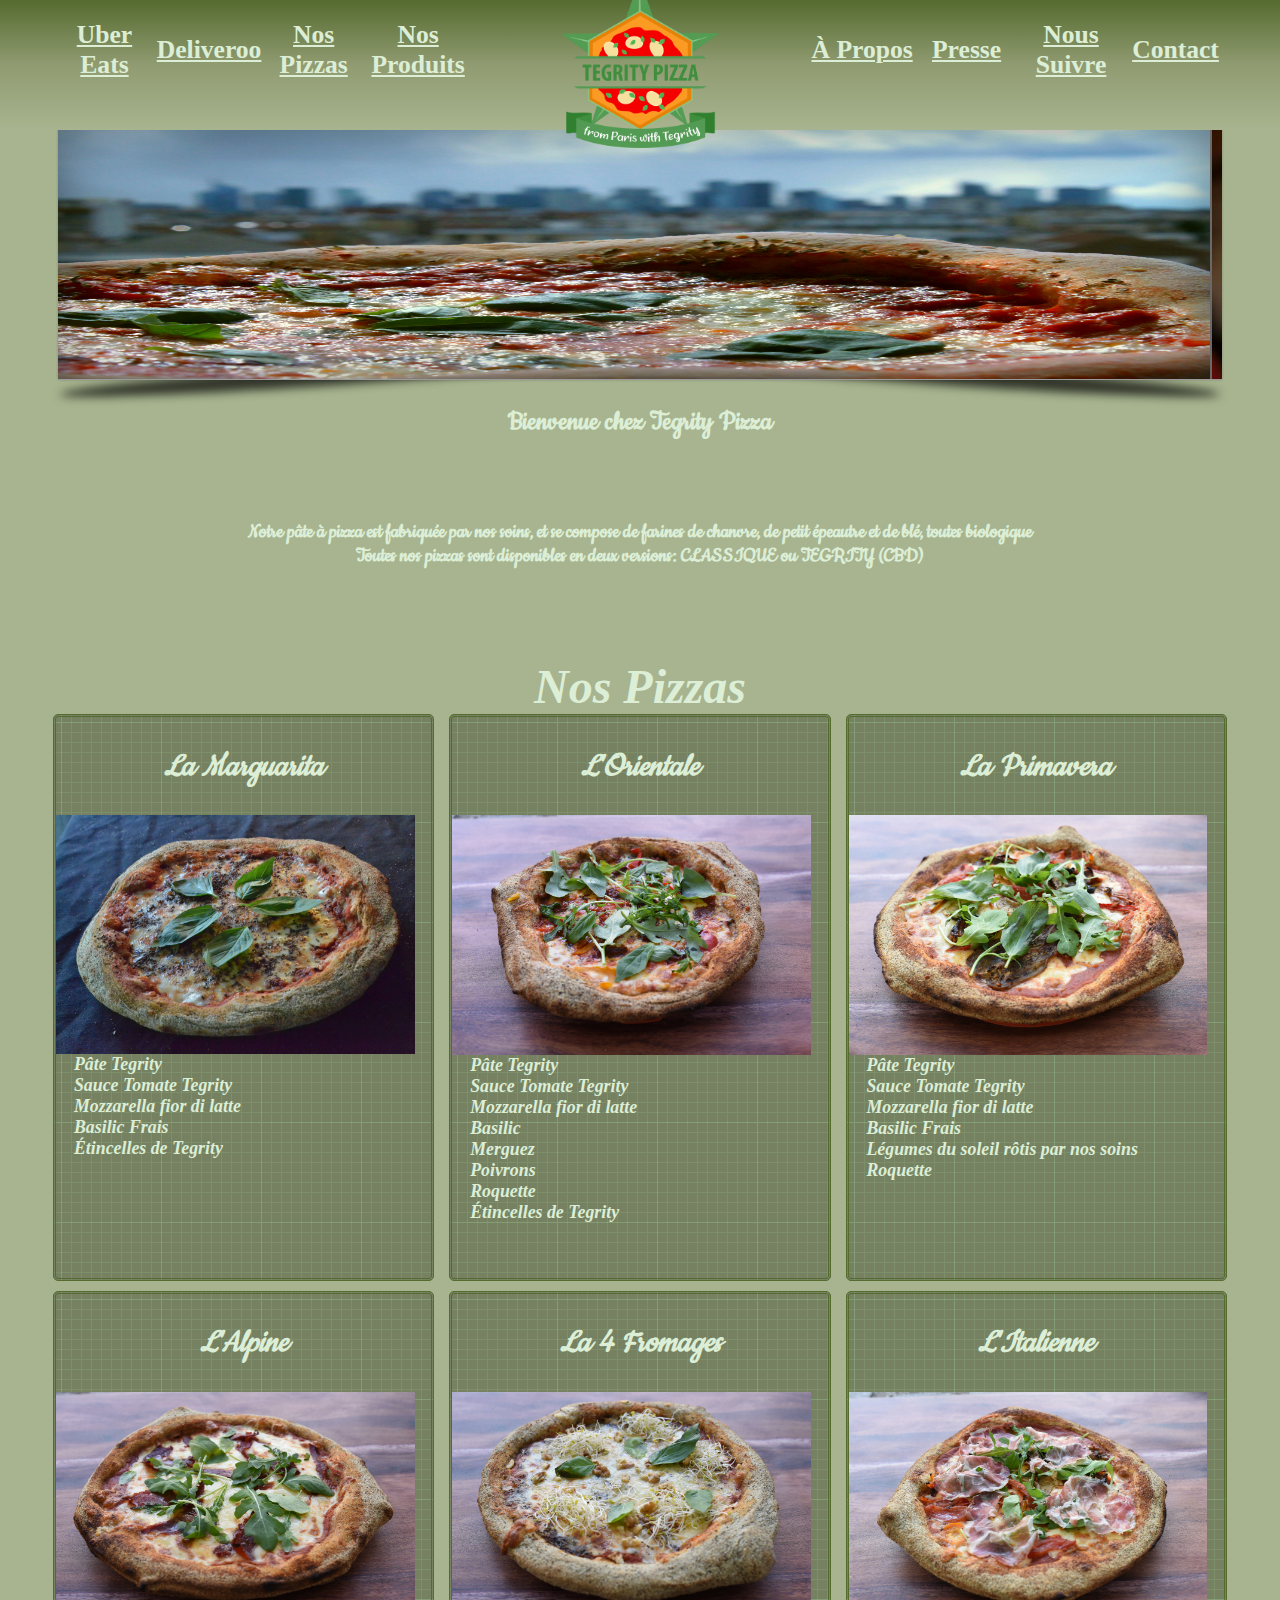
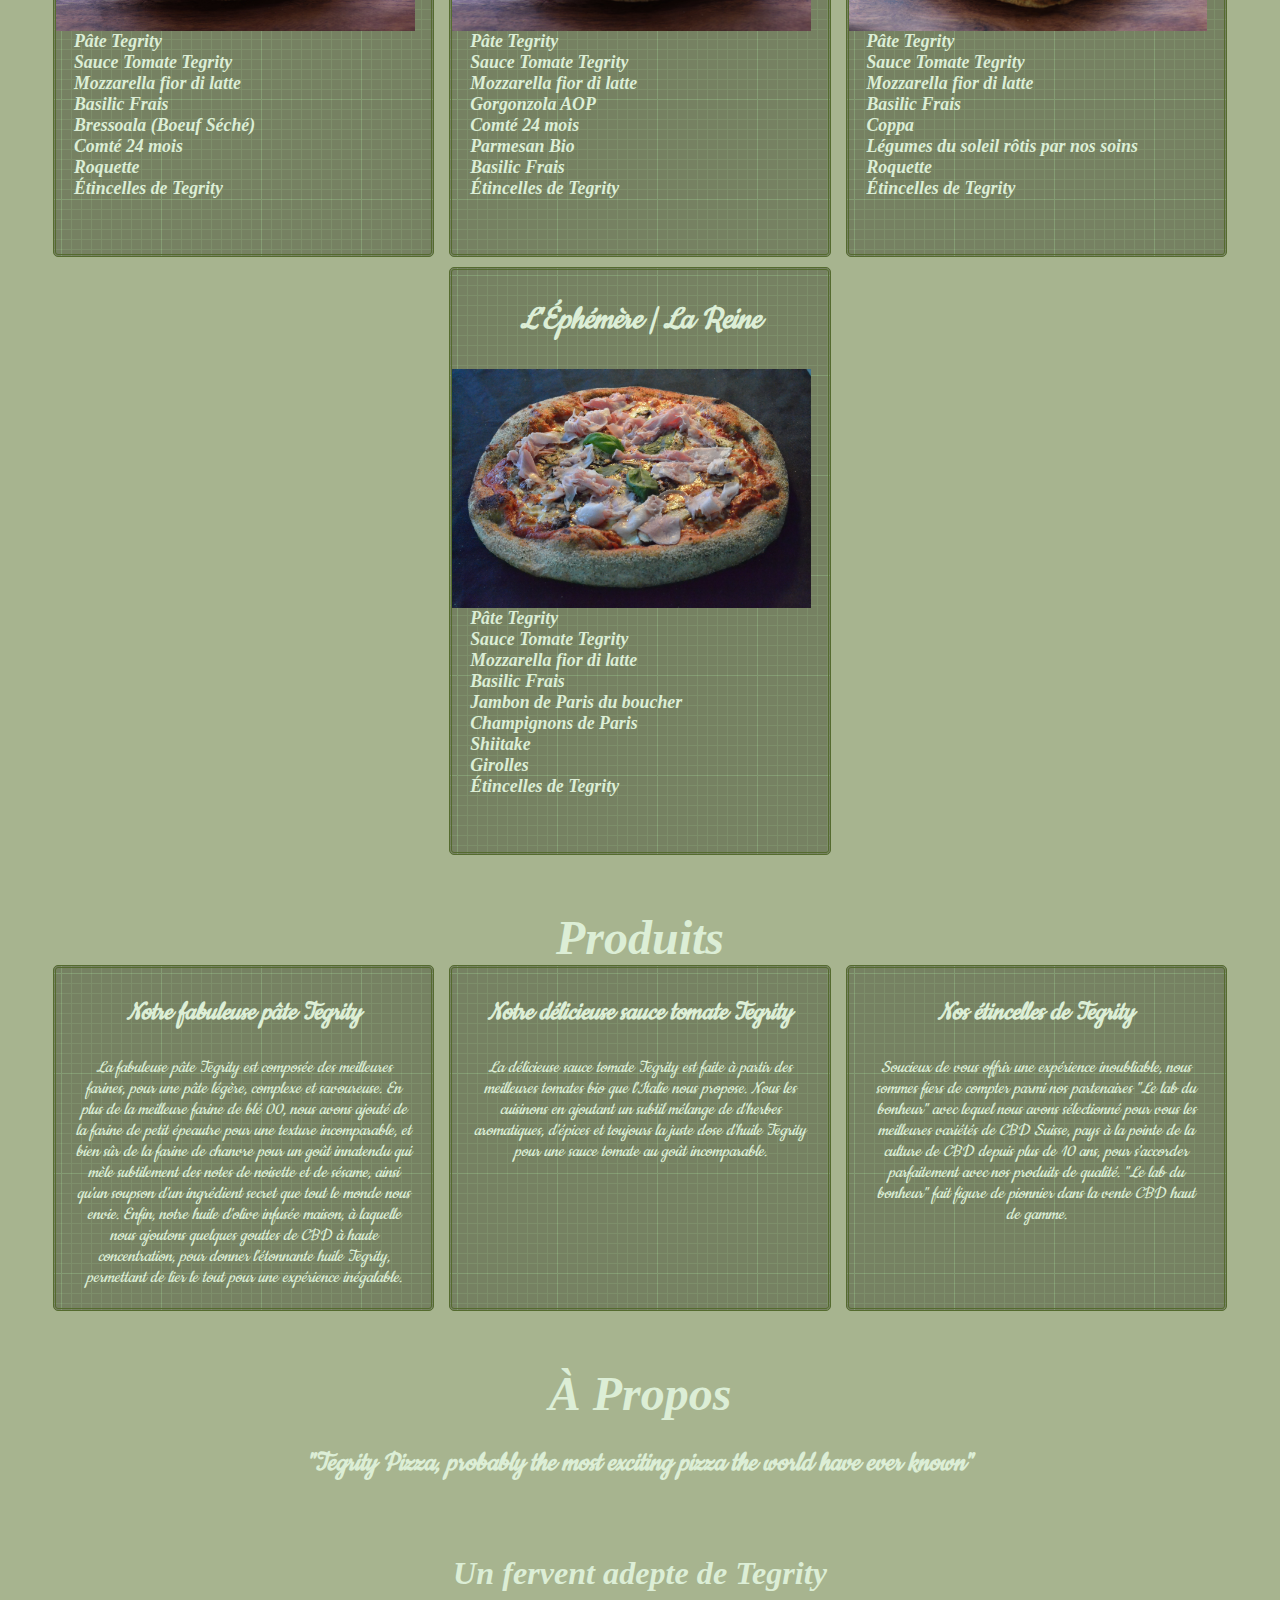
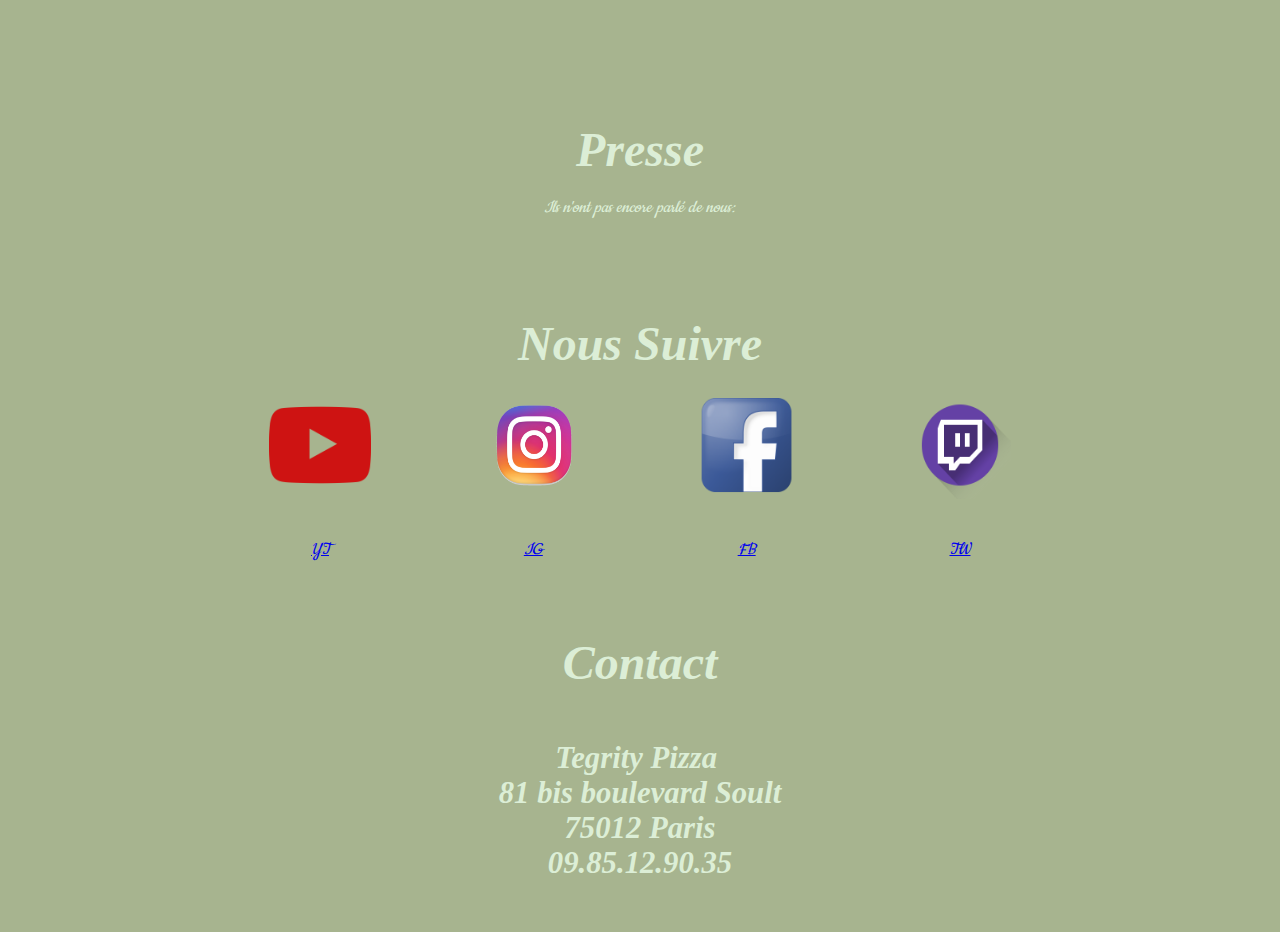
==== index.html @ 490072f0 "update products" ====
<!doctype html>
<html lang="fr">
<head>
    <title>This is Tegrity Pizza!</title>
    <link rel="stylesheet" href="styles.css">
    <link rel="preconnect" href="https://fonts.gstatic.com">
    <meta http-equiv="Content-Type" content="text/html; charset=utf-8">
    <meta name="description" content="Découvrez la fabuleuse Pizza Tegrity, la première et la meilleure pizza Tegrity de Paris.">
    <link rel="preconnect" href="https://fonts.gstatic.com">
    <link href="https://fonts.googleapis.com/css2?family=Cookie&Tangerine:wght@700&display=swap" rel="stylesheet">
</head>
<body>
<div class="top">
    <div class="empty header"> &nbsp; </div>
    <div class="topUber header"><a href="https://www.ubereats.com/fr-en/store/tegrity-pizza/x0yCFLDGUVibgNYxqNZGtQ" class="lien" target="_blank" >Uber Eats</a></div>
    <div class="topDeliveroo header"><a href="lienVersNotrePageDeliveroo.com" class="lien" >Deliveroo</a></div>
    <div class="topPizzas header" ><a href="#Pizzas" class="lien lienInterne" id="Int1">Nos Pizzas</a></div>
    <div class="topProduits header" ><a href="#Produits" class="lien lienInterne" id="Int2">Nos Produits</a></div>
    <!---     <div class="ep header"> &nbsp;</div> --->
 <!--   <div class="topLogo header"><img onmouseout="src='fixes/Tegrity_Vdef_transparentV2.png'" onmouseover="src='fixes/Tegrity_Vfeuille_transparentV2.png'" src="fixes/Tegrity_Vdef_transparentV2.png" alt="logo Tegrity Pizza" id="logo1"/></div>
 --->
    <div class="topLogo header"><img src="fixes/Tegrity_Vdef_transparentV2.png" alt="logo Tegrity Pizza" id="logo1"/></div>
    <div class="topPropos header"><a href="#Propos" class="lien lienInterne" id="Int3">À Propos</a></div>
    <div class="topPresse header"><a href="#Presse" class="lien lienInterne" id="Int4">Presse</a></div>
    <div class="topSuivre header" ><a href="#Suivre" class="lien lienInterne" id="Int5">Nous Suivre</a></div>
    <div class="topContact header"><a href="#Contact" class="lien lienInterne" id="Int6">Contact</a></div>
    <div class="empty header"> &nbsp; </div>
    <div class="ep2 header2 "> &nbsp;</div>
    <div class="ep3 header2 "> &nbsp;</div>
</div>
<section id="slideshow">
    <div class="mainSlides">
        <div class="container">
            <div class="c_slider"></div>
            <div class="slider">
                <figure>
                    <img src="fixes/pizza_base.JPG" class="slideItem">
                </figure>
                <figure>
                    <img src="fixes/photo_slider_2b.jpg" class="slideItem">
                </figure>
                <figure>
                    <img src="fixes/photo_slider_3b.jpg" class="slideItem">
                </figure>
            </div>
        </div>
    </div>
</section>
<div class ="presentation">
    <h2>Bienvenue chez Tegrity Pizza</h2><br>
    <h5>Notre pâte à pizza est fabriquée par nos soins, et se compose de farines de chanvre, de petit épeautre et de blé, toutes biologique<br>
    Toutes nos pizzas sont disponibles en deux versions: CLASSIQUE ou TEGRITY (CBD)</h5>
</div>
<div class="mainPizzas titre" id="Pizzas"><br>Nos Pizzas
    <div class="recettes">
        <div class="ingredientsEmpty">
            <h2> &nbsp;</h2>
        </div>
        <div class="ingredients ingredients1">
            <h2 class="nomPizza">La Marguarita</h2>
            <img src="fixes/pic2_marguarita.png" class="photoPizza">
            <li>&emsp;Pâte Tegrity</li>
            <li>&emsp;Sauce Tomate Tegrity</li>
            <li>&emsp;Mozzarella fior di latte</li>
            <li>&emsp;Basilic Frais</li>
            <li>&emsp;Étincelles de Tegrity</li><br>
     <!--        <div class="selecteurVersion">
                <li>Choisissez votre version</li>
                    <li>
                        <input class="btn btn-default" type="submit" value="Tegrity" />
                        <input class="btn btn-default" type="submit" value="Classique" />
                    </li>
            </div>
        -->
        </div>
        <div class="ingredients ingredients2">
            <h2 class="nomPizza">L'Orientale</h2>
            <img src="fixes/pic2_orientale.png" class="photoPizza">
            <li>&emsp;Pâte Tegrity</li>
            <li>&emsp;Sauce Tomate Tegrity</li>
            <li>&emsp;Mozzarella fior di latte</li>
            <li>&emsp;Basilic</li>
            <li>&emsp;Merguez</li>
            <li>&emsp;Poivrons</li>
            <li>&emsp;Roquette</li>
            <li>&emsp;Étincelles de Tegrity</li><br>
    <!--         <div class="selecteurVersion">
                <li>Choisissez votre version</li>
                <li>
                    <input class="btn btn-default" type="submit" value="Tegrity" />
                    <input class="btn btn-default" type="submit" value="Classique" />
                </li>
            </div>
        -->    
        </div>
        <div class="ingredients ingredients3">
            <h2 class="nomPizza">La Primavera</h2>
            <img src="fixes/pic2_vegi.png" class="photoPizza">
            <li>&emsp;Pâte Tegrity</li>
            <li>&emsp;Sauce Tomate Tegrity</li>
            <li>&emsp;Mozzarella fior di latte</li>
            <li>&emsp;Basilic Frais</li>
            <li>&emsp;Légumes du soleil rôtis par nos soins</li>
            <li>&emsp;Roquette</li><br>
     <!--        <div class="selecteurVersion">
                <li>Choisissez votre version</li>
                <li>
                    <input class="btn btn-default" type="submit" value="Tegrity" />
                    <input class="btn btn-default" type="submit" value="Classique" />
                </li>
            </div>
        -->
        </div>
        <div class="ingredientsEmpty">
            <h2> &nbsp;</h2>
        </div>
        <div class="ingredientsEmpty">
            <h2> &nbsp;</h2>
        </div>
        <div class="ingredients ingredients4">
            <h2 class="nomPizza">L'Alpine</h2>
            <img src="fixes/pic2_alpine.png" class="photoPizza">
            <li>&emsp;Pâte Tegrity</li>
            <li>&emsp;Sauce Tomate Tegrity</li>
            <li>&emsp;Mozzarella fior di latte</li>
            <li>&emsp;Basilic Frais</li>
            <li>&emsp;Bressoala (Boeuf Séché)</li>
            <li>&emsp;Comté 24 mois</li>
            <li>&emsp;Roquette</li>
            <li>&emsp;Étincelles de Tegrity</li><br>
     <!--        <div class="selecteurVersion">
                <li>Choisissez votre version</li>
                <li>
                    <input class="btn btn-default" type="submit" value="Tegrity" />
                    <input class="btn btn-default" type="submit" value="Classique" />
                </li>
            </div>
    -->
        </div>
        <div class="ingredients ingredients5">
            <h2 class="nomPizza">La 4 Fromages</h2>
            <img src="fixes/pic2_4_fromages.png" class="photoPizza">
            <li>&emsp;Pâte Tegrity</li>
            <li>&emsp;Sauce Tomate Tegrity</li>
            <li>&emsp;Mozzarella fior di latte</li>
            <li>&emsp;Gorgonzola AOP</li>
            <li>&emsp;Comté 24 mois</li>
            <li>&emsp;Parmesan Bio</li>
            <li>&emsp;Basilic Frais</li>
            <li>&emsp;Étincelles de Tegrity</li><br>
        <!--        <div class="selecteurVersion">
                <li>Choisissez votre version</li>
                <li>
                    <input class="btn btn-default" type="submit" value="Tegrity" />
                    <input class="btn btn-default" type="submit" value="Classique" />
                </li>
            </div>
        -->
        </div>
        <div class="ingredients ingredients3">
            <h2 class="nomPizza">L'Italienne</h2>
            <img src="fixes/pic2_italienne.png" class="photoPizza">
            <li>&emsp;Pâte Tegrity</li>
            <li>&emsp;Sauce Tomate Tegrity</li>
            <li>&emsp;Mozzarella fior di latte</li>
            <li>&emsp;Basilic Frais</li>
            <li>&emsp;Coppa</li>
            <li>&emsp;Légumes du soleil rôtis par nos soins</li>
            <li>&emsp;Roquette</li>
            <li>&emsp;Étincelles de Tegrity</li><br>
     <!--        <div class="selecteurVersion">
                <li>Choisissez votre version</li>
                <li>
                    <input class="btn btn-default" type="submit" value="Tegrity" />
                    <input class="btn btn-default" type="submit" value="Classique" />
                </li>
            </div>
        -->
        </div>
        <div class="ingredientsEmpty">
            <h2> &nbsp;</h2>
        </div>
        <div class="ingredientsEmpty">
            <h2> &nbsp;</h2>
        </div>
        <div class="ingredientsEmpty">
            <h2> &nbsp;</h2>
        </div>
        <div class="ingredients ingredients3">
            <h2 class="nomPizza">L'Éphémère | La Reine</h2>
            <img src="fixes/pic2_reine.png" class="photoPizza">
            <li>&emsp;Pâte Tegrity</li>
            <li>&emsp;Sauce Tomate Tegrity</li>
            <li>&emsp;Mozzarella fior di latte</li>
            <li>&emsp;Basilic Frais</li>
            <li>&emsp;Jambon de Paris du boucher</li>
            <li>&emsp;Champignons de Paris</li>
            <li>&emsp;Shiitake</li>
            <li>&emsp;Girolles</li>
            <li>&emsp;Étincelles de Tegrity</li><br>
       <!--      <div class="selecteurVersion">
                <li>Choisissez votre version</li>
                <li>
                    <input class="btn btn-default" type="submit" value="Tegrity" />
                    <input class="btn btn-default" type="submit" value="Classique" />
                </li>
            </div>
        -->
        </div>
    </div>
</div>

<div class="mainProduits titre" id="Produits"><br>Produits
    <div class="listeProduits">
        <div>
            <h2> &nbsp;</h2>
        </div>
        <div class="productItem">
            <h3>Notre fabuleuse pâte Tegrity</h3>
            <p>La fabuleuse pâte Tegrity est composée des meilleures farines, pour une pâte
                légère, complexe et savoureuse. En plus de la meilleure farine de blé 00, nous avons
                ajouté de la farine de petit épeautre pour une texture incomparable, et bien sûr de la farine
                de chanvre pour un goût innatendu qui mèle subtilement des notes de noisette et de sésame,
                ainsi qu'un soupson d'un ingrédient secret que tout le monde nous envie.
                Enfin, notre huile d'olive infusée maison, à laquelle nous ajoutons quelques gouttes de
                CBD à haute concentration, pour donner l'étonnante huile Tegrity, permettant de lier le tout
                pour une expérience inégalable.
            </p>
        </div>
        <div class="productItem">
            <h3>Notre délicieuse sauce tomate Tegrity</h3>
            <p>La délicieuse sauce tomate Tegrity est faite à partir des meilleures tomates bio que l'Italie
                nous propose. Nous les cuisinons en ajoutant un subtil mélange de d'herbes aromatiques, d'épices
                et toujours la juste dose d'huile Tegrity pour une sauce tomate au goût incomparable.
            </p>
        </div>
        <div class="productItem">
            <h3>Nos étincelles de Tegrity</h3>
            <p>Soucieux de vous offrir une expérience inoubliable, nous sommes fiers de compter parmi nos partenaires "Le lab du bonheur" avec lequel nous avons sélectionné pour vous les
                meilleures variétés de CBD Suisse, pays à la pointe de la culture de CBD depuis plus de 10 ans, pour s'accorder parfaitement avec nos produits de qualité. "Le lab du bonheur" fait figure de pionnier dans la vente CBD haut de gamme.  
            </p>
        </div>
   <!--     <div>
            <h3> &nbsp;</h3>
        </div>
        <div>
            <h3> &nbsp;</h3>
        </div>
        <div class="productItem">
            <h3>Nos viandes</h3>
            <p>Soucieux de vous offrir les meilleurs produits, nous sommes ravis de pouvoir compter sur La Boucherie
                Moderne pour nous permettre de vous proposer des viandes de caractère, au goût franc et à la texture
                fondante. Nous qui pensons qu'on ne fait des bonnes pizzas qu'avec des produits de qualité, c'est tout
                naturellement que nous nous sommes tournés vers ce fournisseur exemplaire qui sélectionne pour nous
                les meilleures viandes et les plus savoureuses charcuteries.
            </p>
        </div>
    -->
</div>
</div>

<div class="mainPropos titre" id="Propos"><br>À Propos
    <div class="tabPropos">
        <div>
            <h2> &nbsp;</h2>
        </div>
        <div>
            <p>
             <h2><quote>"Tegrity Pizza, probably the most exciting pizza the world have ever known" </quote></h2>
                <h6>Un fervent adepte de Tegrity</h6>
            </p>
        </div>
        <div>
            <h2> &nbsp;</h2>
        </div>
    </div>
</div>
<div class="mainPresse titre" id="Presse"><br>Presse
    <div class="tabPresse">
        <div>
            <h2> &nbsp;</h2>
        </div>
            <div>
                <p>
                    Ils n'ont pas encore parlé de nous:
                </p>
            </div>
        <div>
            <h2> &nbsp;</h2>
        </div>
    </div>
</div>

<div class="mainSuivre titre" id="Suivre"><br>Nous Suivre<br>
    <div class="tabRes">
        <p class="ep4 rsCase "> &nbsp;</p>
        <p class="rsCase">
            <a href="lienVersSubscribeYoutube">
                <img alt="logoYoutube" src="fixes/logoYoutube.png" class="logoRS"> <!--- revoir responsive dimensions--->
            </a>
        </p>
        <p class="rsCase">
            <a href="lienVersSubscribeInstagram">
                <img alt="logoInstagram" src="fixes/logoInstagram.png" class="logoRS">
            </a>
        </p>
        <p class="rsCase">
            <a href="lienVersSubscribeFacebook">
                <img alt="logoFacebook" src="fixes/logoFacebook.png" class="logoRS">
            </a>
        </p>
        <p class="rsCase">
            <a href="lienVersSubscribeTwitch">
                <img alt="logoTwitch" src="fixes/logoTwitch.png" class="logoRS">
            </a>
        </p>
        <p class="ep4 rsCase "> &nbsp;</p>
        <p class="ep4 rsCase "> &nbsp;</p>
        <p  class="rsCase"><a href="lienVersDerniereVideoYoutube">YT</a></p> <!---// via playlist--->
        <p  class="rsCase"><a href="lienVersDernierePhotoInstagram"> IG</a></p>
        <p  class="rsCase"><a href="lienVersDernierePostFacebook">FB</a></p>
        <p  class="rsCase"><a href="lienVersDerniereVideoTwitch">TW</a></p>
        <p  class="ep4 rsCase "> &nbsp;</p>
    </div>
</div>

<div class="mainContact titre" id="Contact"><br>Contact
   <h4><pre>
Tegrity Pizza 
81 bis boulevard Soult
75012 Paris
09.85.12.90.35
</pre>
    </h4>
</div>
</body>
</html>
---- styles.css ----
/*
TODO List:
Slides de 3 ou 4 photos 1h30 DONE
resizer photos en 1280* 480 A REFAIRE
Faire un onglet Nos produits ou on parle des fournisseurs 2h DONE
Faire un onglet Presse 20min DONE
Ressortir le logo en svg, pourquoi pas une deuxieme version
avec feuille qui s'affiche quand on passe la souris dessus 2h ou 3h avec option RESTE OPTION
Faire un background correct 2h DONE
faire la section contact avec mail contact 3h
Faire l'intégration gg maps 1h
Faire que les liens internes ne nous fassent pas arriver 130 px trop bas a cause du menu fixe DONE
Ajuster le responsive design 4h

Effet NoteBook fond beige une ligne par ingredients
style photos menu (superposition et hauteur largeur normalisee
faire un selecteur version ... verion normale qui change la photo
changer parisienne en pirmavera artichauts roquette tapenade DONE
changer hispanique epheemere en parisienne ephere (mettre mozza paris DONE
kick chorizo
check comment faire apparaitre notre manifesto en tete de google



*/

html {
    background-color: rgb(167, 180, 143);
}
body {
    font-family: 'Cookie', cursive;
    padding: 0px;
    margin: 0px 0px;
    /*  grid-row-gap: 2px;
      display: grid;
      grid-template-rows: auto auto auto auto auto auto; */
    font-size: 12px;
    width: 100%;
}

.top {
    display: grid;
    grid-template-columns: 0.4fr 0.8fr 0.8fr 0.8fr 0.8fr 2.6fr 0.8fr 0.8fr 0.8fr 0.8fr 0.4fr;
    grid-template-rows: 100px 30px;
    position:  fixed;
    top: 0%;
    width: 100%;
    background-color:darkolivegreen;
    ;
  /*  background-image: linear-gradient(#E0B589,#E0B589,#f7f8f8); */
    background-image: linear-gradient( darkolivegreen, rgb(144, 155, 113), rgb(167, 180, 143));
    text-align: center;
    align-items: center;
    font-family: 'Tangerine', cursive;
    z-index: 1;
    /* left: 6%;/*
     transform: translateX(-90%); */
}

.lien {
    justify-self: center;
    color: black;
    font-weight: bolder;
    font-size: 2vw;
    text-align: center;
    color: rgb(220, 238, 214);
}

/* Section destinee a compenser le menu fixe en haut
de la page quand on clique sur le lien qui relie vers l id */
#Pizzas:target {
    padding-top: 130px;
    margin-top: -130px;
}
#Produits:target {
    padding-top: 130px;
    margin-top: -130px;
}

#Suivre:target {
    padding-top: 130px;
    margin-top: -130px;
}

#Propos:target {
    padding-top: 130px;
    margin-top: -130px;
}

#Presse:target {
    padding-top: 130px;
    margin-top: -130px;
}


#Contact:target {
    padding-top: 130px;
    margin-top: -130px;
}

.titre {
    font-family: 'Tangerine', cursive;/*
    font-family:Apple Chancery, cursive;*/
    font-style: italic;
    font-size: 4em;
    text-align: center;
    font-weight: bold;
    color: rgb(220, 238, 214);
}



.topUber {
}
.topDeliveroo {
}
/*
.ep {
    background-color: darkolivegreen;
    grid-column: span 4;
}
*/
.topPizzas {
}

.topProduits {
}

.topLogo {
    grid-row: span 2;
    text-align: center;

    object-fit: center;
}

#logo1 {
    position: center;
    max-width: 20vw;
    height: auto;
    max-height: 170px;
    margin: auto;
    object-fit: center;
}

.topPropos {
}

.topSuivre {
}

.topPresse {
}

.topContact {
}
.ep2 {
    grid-column: span 5;
}
.ep3 {
    grid-column: span 5;
}
.mainSlides {
    padding-top: 130px;
    background-color: dimgrey;
}
/*
.slideItem {
    width: 100%;
    height: 3vh;
} */
.photoPizza{
    position:relative;
    display:grid;
    grid-template-columns: auto;
    width: 28vw;
}
.mainPizzas {
    /*    grid-column: span 18; */
}
.presentation {
    font-size: 1.5em;
    font-weight: bold;
    font-family: 'Cookie', cursive;
    color: rgb(241, 176, 203);
    text-align: center;
}
h2 {
    font-size: 30px;
    font-weight: bold;
    font-family: 'Cookie', cursive;
    color: rgb(220, 238, 214);
    text-align: center;
    
}
h3 {
    font-size: 0.6em;
    font-weight: bold;

    font-family: 'Cookie', cursive;
}

h4, pre{

    font-family: 'Tangerine', cursive;/*
    font-family:Apple Chancery, cursive;*/
    font-style: italic;
    font-size: 0.8em;
    text-align: center;
    font-weight: bold;
    color: rgb(220, 238, 214);
}

h5 {
    font-size: 1.2em;
    color: rgb(220, 238, 214);
    text-align: center;
}
li {
    display: grid;
    justify-content: left;
    text-align: left;
    font-size:calc(14px + .3vw);
}
.recettes {
    display: grid;
    grid-template-columns:0.2fr 2fr 2fr 2fr 0.2fr;
    grid-column-gap: 15px;
    grid-template-rows: auto;
    grid-row-gap: 10px;
    text-align: left;
}

.ingredients, .productItem{
  /*  background-image:url(fixes/menu_background.jpg);
   background-color: #E0B589;
      opacity: 1;
    background-size: cover; */
    /*background-color: rgba(244, 181, 137, 0.3); */
    background-color: rgb(118, 129, 98);
    background-image: url("data:image/svg+xml,%3Csvg xmlns='http://www.w3.org/2000/svg' width='100' height='100' viewBox='0 0 100 100'%3E%3Cg fill-rule='evenodd'%3E%3Cg fill='%23b0f2a7' fill-opacity='0.24'%3E%3Cpath opacity='.5' d='M96 [base64] 0v-9h-9v9h9zm-10 0v-9h-9v9h9zm-10 0v-9h-9v9h9zm-10 0v-9h-9v9h9zm-10 0v-9h-9v9h9zm-10 0v-9h-9v9h9zm-10 0v-9h-9v9h9zm-10 0v-9h-9v9h9zm-9-10h9v-9h-9v9zm10 0h9v-9h-9v9zm10 0h9v-9h-9v9zm10 0h9v-9h-9v9zm10 0h9v-9h-9v9zm10 0h9v-9h-9v9zm10 0h9v-9h-9v9zm10 0h9v-9h-9v9zm9-10v-9h-9v9h9zm-10 0v-9h-9v9h9zm-10 0v-9h-9v9h9zm-10 0v-9h-9v9h9zm-10 0v-9h-9v9h9zm-10 0v-9h-9v9h9zm-10 0v-9h-9v9h9zm-10 0v-9h-9v9h9zm-9-10h9v-9h-9v9zm10 0h9v-9h-9v9zm10 0h9v-9h-9v9zm10 0h9v-9h-9v9zm10 0h9v-9h-9v9zm10 0h9v-9h-9v9zm10 0h9v-9h-9v9zm10 0h9v-9h-9v9zm9-10v-9h-9v9h9zm-10 0v-9h-9v9h9zm-10 0v-9h-9v9h9zm-10 0v-9h-9v9h9zm-10 0v-9h-9v9h9zm-10 0v-9h-9v9h9zm-10 0v-9h-9v9h9zm-10 0v-9h-9v9h9zm-9-10h9v-9h-9v9zm10 0h9v-9h-9v9zm10 0h9v-9h-9v9zm10 0h9v-9h-9v9zm10 0h9v-9h-9v9zm10 0h9v-9h-9v9zm10 0h9v-9h-9v9zm10 0h9v-9h-9v9zm9-10v-9h-9v9h9zm-10 0v-9h-9v9h9zm-10 0v-9h-9v9h9zm-10 0v-9h-9v9h9zm-10 0v-9h-9v9h9zm-10 0v-9h-9v9h9zm-10 0v-9h-9v9h9zm-10 0v-9h-9v9h9zm-9-10h9v-9h-9v9zm10 0h9v-9h-9v9zm10 0h9v-9h-9v9zm10 0h9v-9h-9v9zm10 0h9v-9h-9v9zm10 0h9v-9h-9v9zm10 0h9v-9h-9v9zm10 0h9v-9h-9v9z'/%3E%3Cpath d='M6 5V0H5v5H0v1h5v94h1V6h94V5H6z'/%3E%3C/g%3E%3C/g%3E%3C/svg%3E");

    border: 3px darkolivegreen double;
    border-radius: 5px;
}

.nomPizza {
    font-size: 2.8vw;
    text-align: center;
}

.selecteurVersion {
    display: grid;
    justify-items: center;
    justify-self: end;
    align-items: end;
}

.btn {
    display:inline-block;
    text-align:center;
    font-family: 'Cookie', cursive;
    font-size: 18px;

}

.mainProduits{

}
.listeProduits {
    display: grid;
    grid-template-columns: 0.2fr 2fr 2fr 2fr 0.2fr;
    grid-template-rows: auto;
    grid-column-gap: 15px;
    grid-row-gap: 10px;

}

.mainPresse {
}

.mainSuivre {
}
.tabRes{
    display: grid;
    grid-template-columns: 2fr 2fr 2fr 2fr 2fr 2fr;
    grid-template-rows:auto auto;
}
.tabPropos {
    display: grid;
    grid-template-columns: 0.2fr 2fr 0.2fr;
}

.tabPresse {
    display: grid;
    grid-template-columns: 0.2fr 2fr 0.2fr;
}
.mainContact {
    grid-column: span 18;
}
.rsCase {
}
p{
    margin: 20px;
    font-size: 0.4em;
    font-weight: lighter;

    font-family: 'Cookie', cursive;
}

.logoRS {
    width: 8vw;
    height: 100%; /*
    min-width: 15vw;
    min-height: 15vh; /*
    max-width: 150px;
    max-height: 150px; */
}


/*
Cette partie concerne le slideshow du début de page
 */

#slideshow {
    position: relative;
    width: 91%;
    height: auto;
    padding: 0px;
    margin: 0px auto 2em;
    border: 0px solid #ddd;
    background: black;
    /* CSS3 effects */
    background: linear-gradient(#FFF, #FFF 20%, #EEE 80%, #DDD);
    border-radius: 2px 2px 2px 2px;
    box-shadow: 0 0 3px rgba(0,0,0, 0.2);
    z-index: -10;
}

/* avanced box-shadow
 * tutorial @
 * https://www.creativejuiz.fr/blog/les-tutoriels/ombre-avancees-avec-css3-et-box-shadow
*/
#slideshow:before,
#slideshow:after {
    position: absolute;
    bottom:16px;
    z-index: -10;
    width: 50%;
    height: 20px;
    content: " ";
    background: rgba(0,0,0,0.1);
    border-radius: 50%;
    box-shadow: 0 0 3px rgba(0,0,0, 0.4), 0 20px 10px rgba(0,0,0, 0.7);
}
#slideshow:before {
    left:0;
    transform: rotate(-4deg);
}
#slideshow:after {
    right:0;
    transform: rotate(4deg);
}

/* gestion des dimensions et débordement du conteneur */
#slideshow .container {
    position:relative;
    width: 100%;
    background-size: contain;
    height: 250px;
    overflow: hidden;
}

/* on prévoit un petit espace gris pour la timeline */
#slideshow .container:after {
    position:absolute;
    bottom: 0; left:0;
    content: " ";
    width: 100%;
    height: 1px;
    background: #999;
}
/*
   le conteneur des slides
   en largeur il fait 100% x le nombre de slides
*/
#slideshow .slider {
    position: absolute;
    left:0; top:0;
    width: 305%;
    height: 200px;
}

/* annulation des marges sur figure */
#slideshow figure {
    position:relative;
    display:inline-block;
    padding:0; margin:0;
}
/* petit effet de vignette sur les images */
#slideshow figure:after {
    position: absolute;
    display:block;
    content: " ";
    top:0; left:0;
    width: 100%; height: 100%;
    box-shadow: 0 0 65px rgba(0,0,0, 0.5) inset;
}

/* fonction d'animation, ne pas oublier de prefixer ! */
@keyframes slider {
    0%, 30%, 100%	{ left: 0 }
    33%, 66%		{ left: -100% }
    69%, 97%		{ left: -200% }
}

/* complétez le sélecteur : */
#slideshow .slider {
    /* ... avec la propriété animation */
    animation: slider 18s infinite;
}

.slideItem {
    width:90vw;
    height: 250px;
}
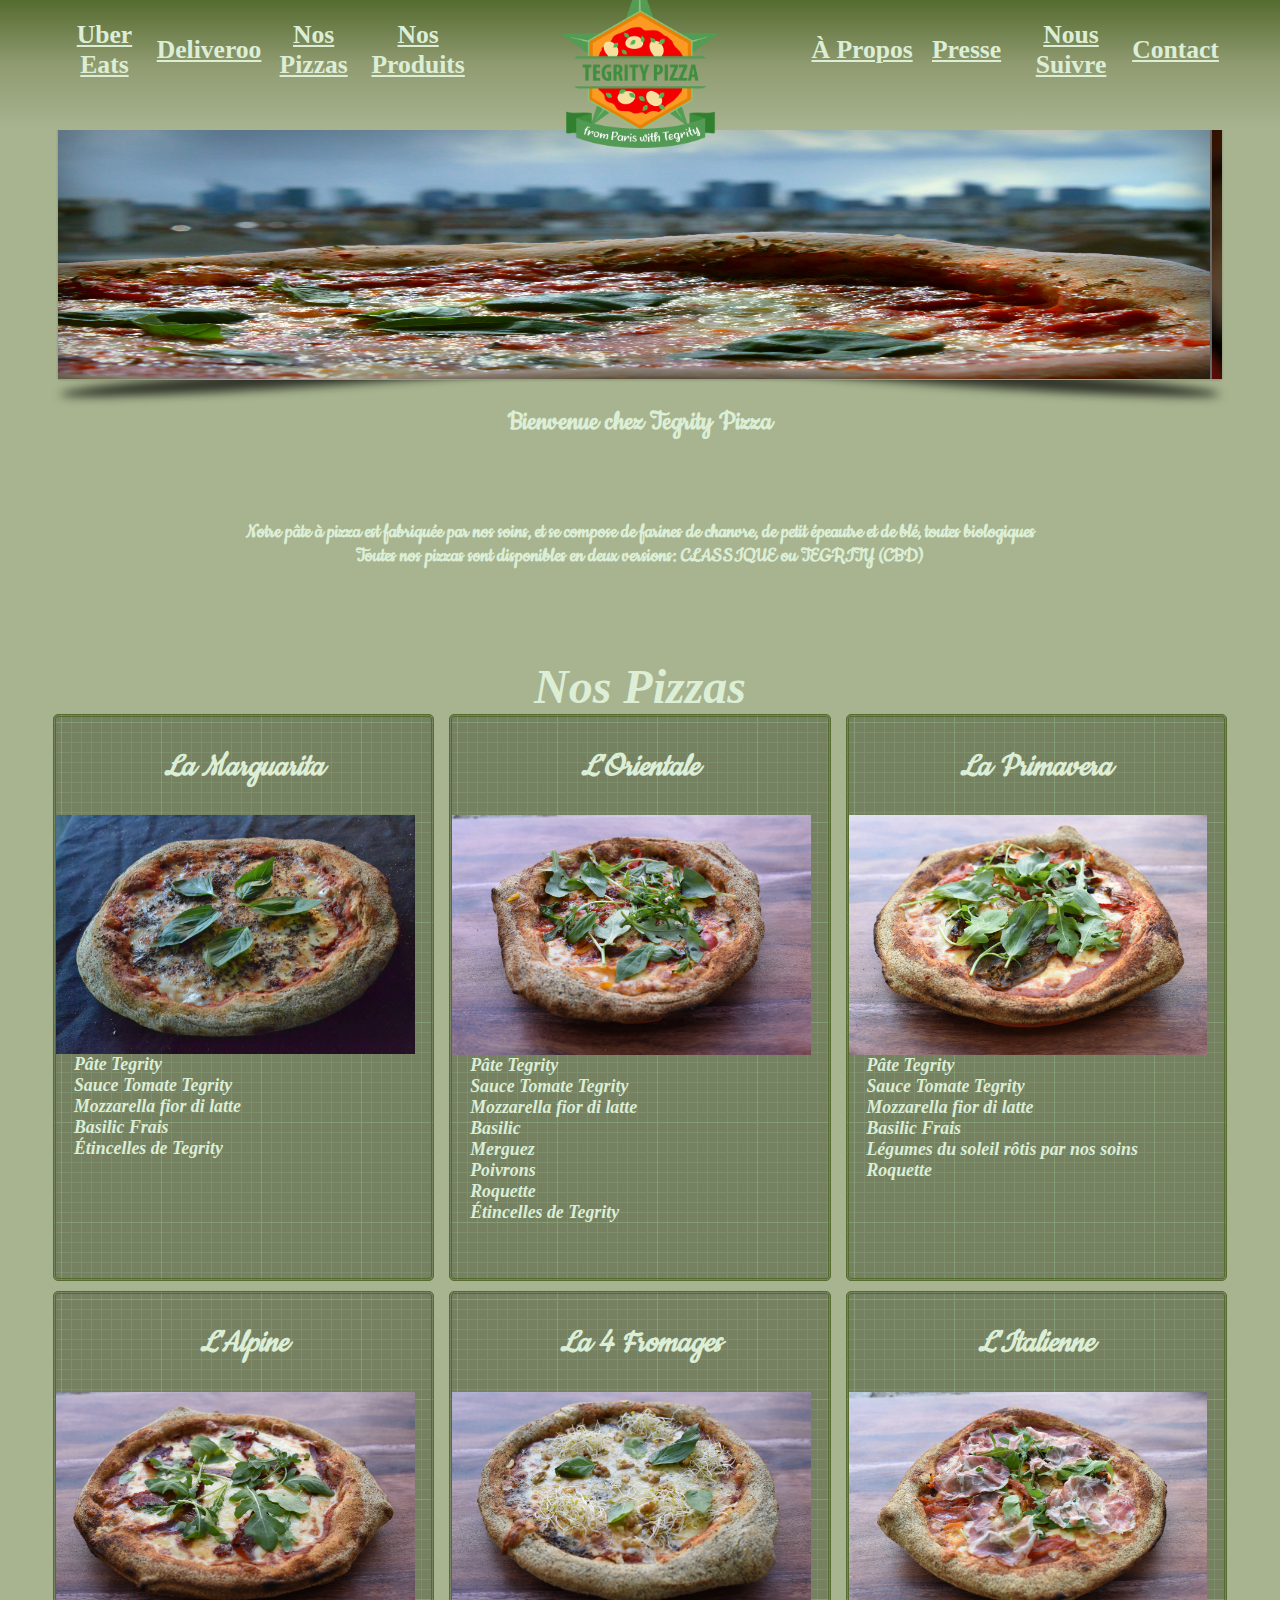
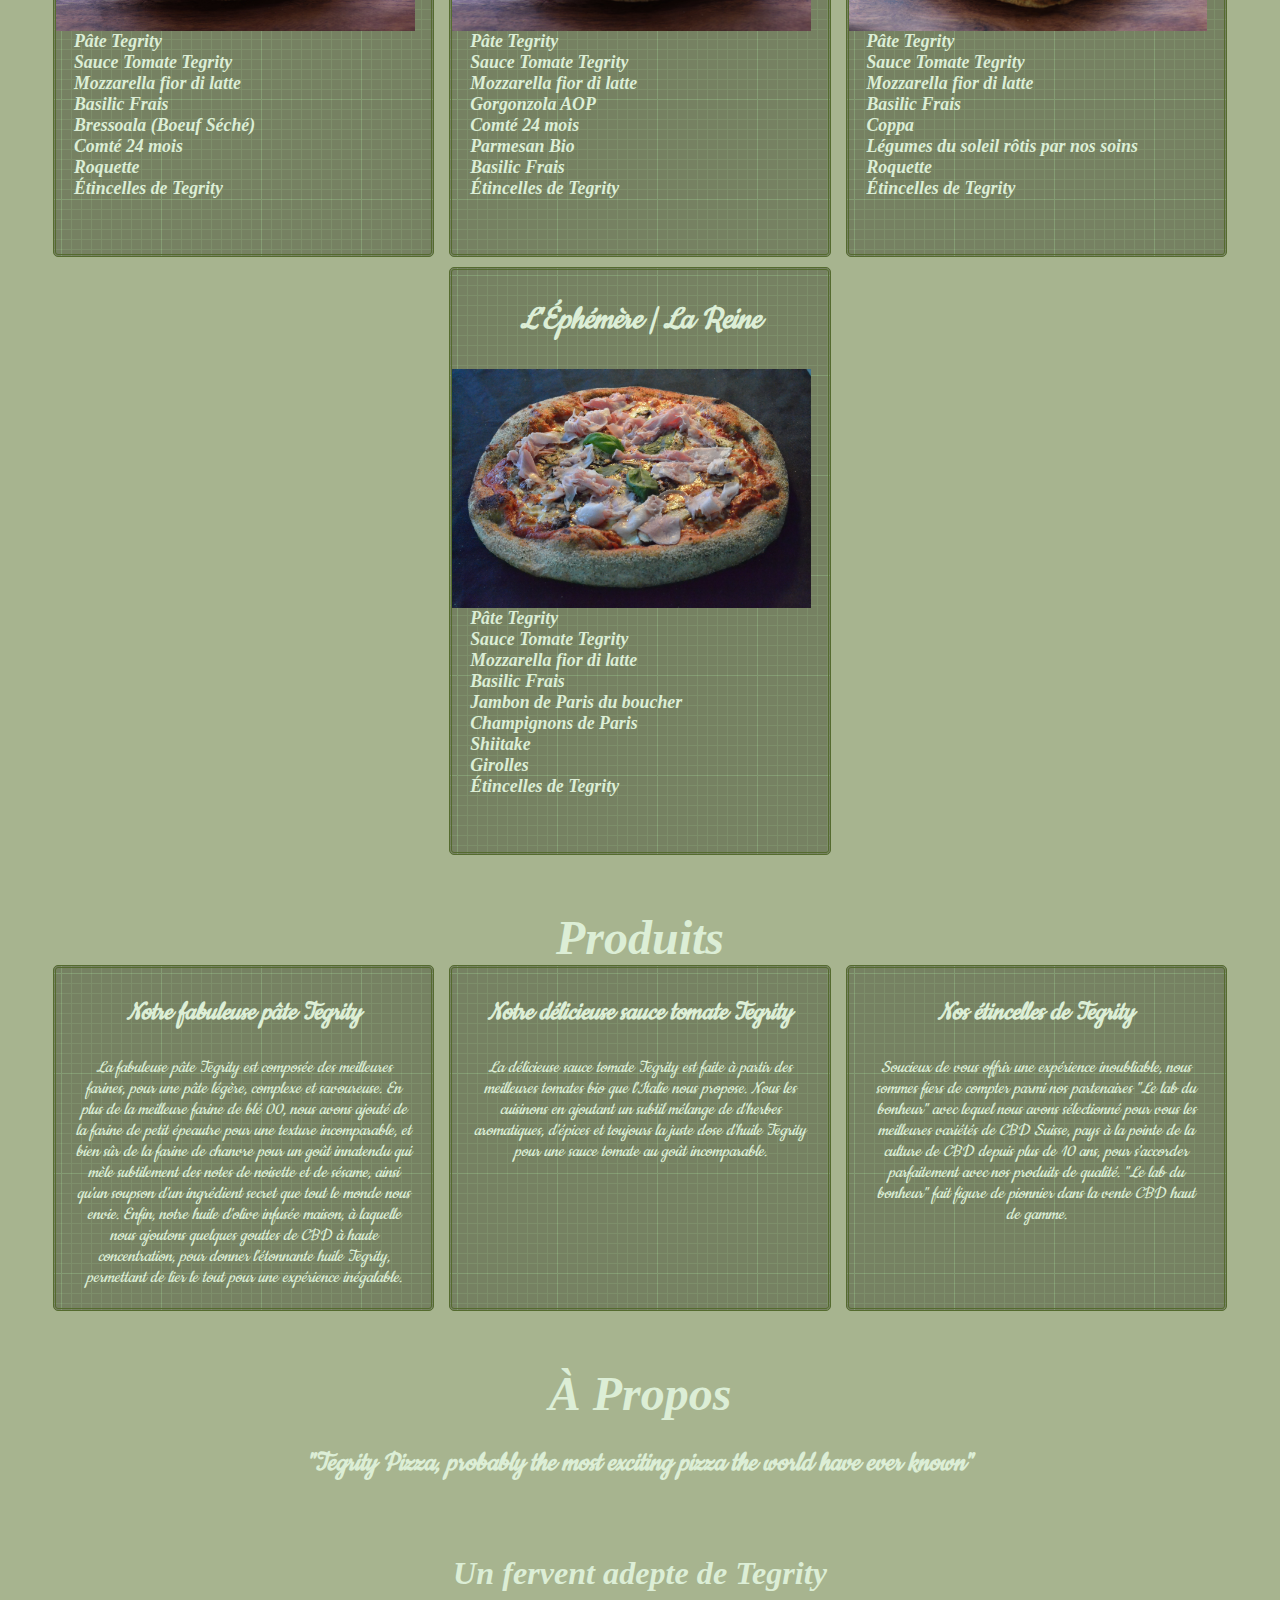
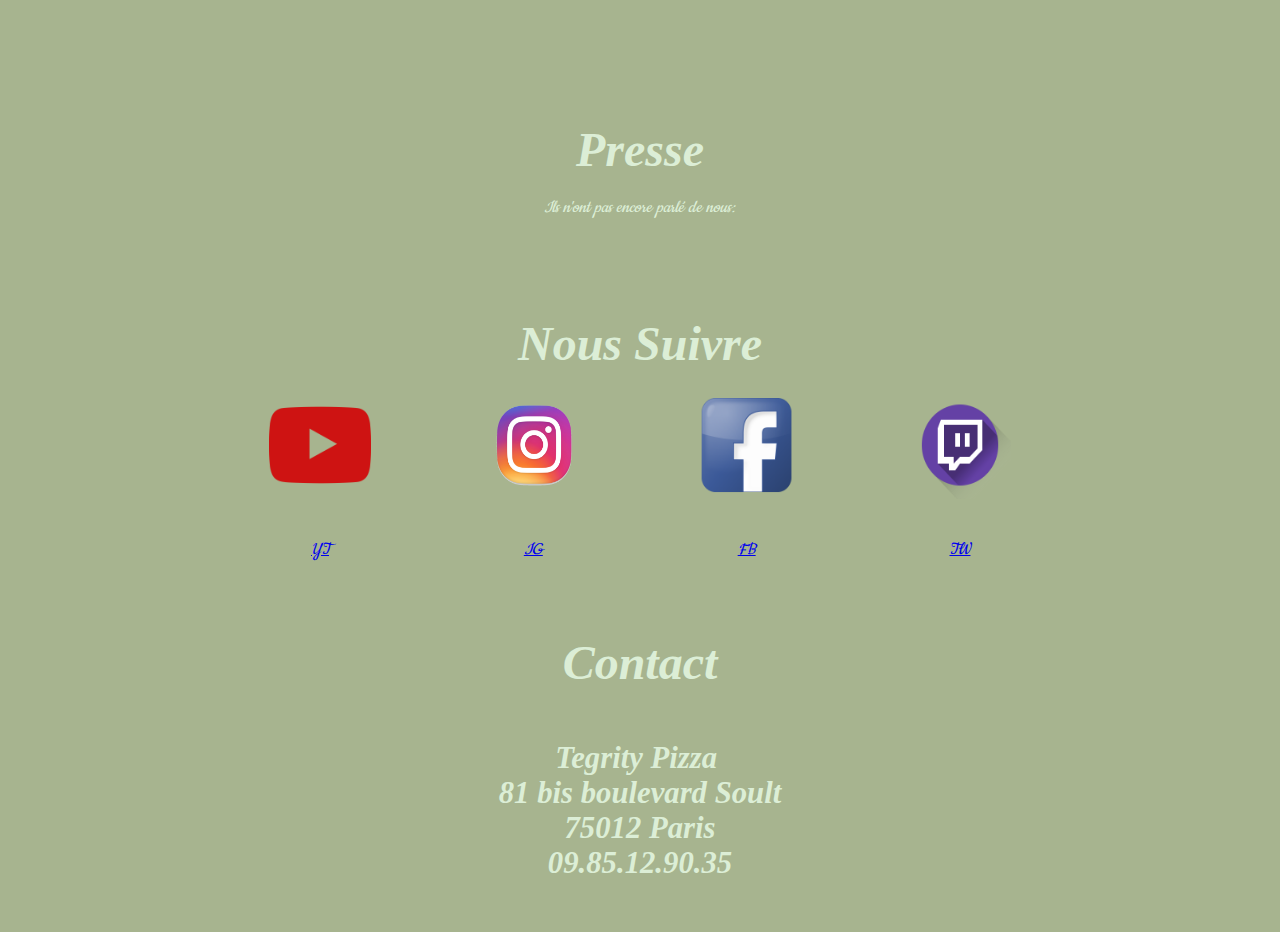
==== commit 533a1c9f: "faute ortograf" ====
--- a/index.html
+++ b/index.html
@@ -19,7 +19,7 @@
     <!---     <div class="ep header"> &nbsp;</div> --->
  <!--   <div class="topLogo header"><img onmouseout="src='fixes/Tegrity_Vdef_transparentV2.png'" onmouseover="src='fixes/Tegrity_Vfeuille_transparentV2.png'" src="fixes/Tegrity_Vdef_transparentV2.png" alt="logo Tegrity Pizza" id="logo1"/></div>
  --->
-    <div class="topLogo header"><img src="fixes/Tegrity_Vdef_transparentV2.png" alt="logo Tegrity Pizza" id="logo1"/></div>
+    <div class="topLogo header"><a href="http://www.tegritypizza.com"><img src="fixes/Tegrity_Vdef_transparentV2.png" alt="logo Tegrity Pizza" id="logo1"/></a></div>
     <div class="topPropos header"><a href="#Propos" class="lien lienInterne" id="Int3">À Propos</a></div>
     <div class="topPresse header"><a href="#Presse" class="lien lienInterne" id="Int4">Presse</a></div>
     <div class="topSuivre header" ><a href="#Suivre" class="lien lienInterne" id="Int5">Nous Suivre</a></div>
@@ -48,7 +48,7 @@
 </section>
 <div class ="presentation">
     <h2>Bienvenue chez Tegrity Pizza</h2><br>
-    <h5>Notre pâte à pizza est fabriquée par nos soins, et se compose de farines de chanvre, de petit épeautre et de blé, toutes biologique<br>
+    <h5>Notre pâte à pizza est fabriquée par nos soins, et se compose de farines de chanvre, de petit épeautre et de blé, toutes biologiques<br>
     Toutes nos pizzas sont disponibles en deux versions: CLASSIQUE ou TEGRITY (CBD)</h5>
 </div>
 <div class="mainPizzas titre" id="Pizzas"><br>Nos Pizzas
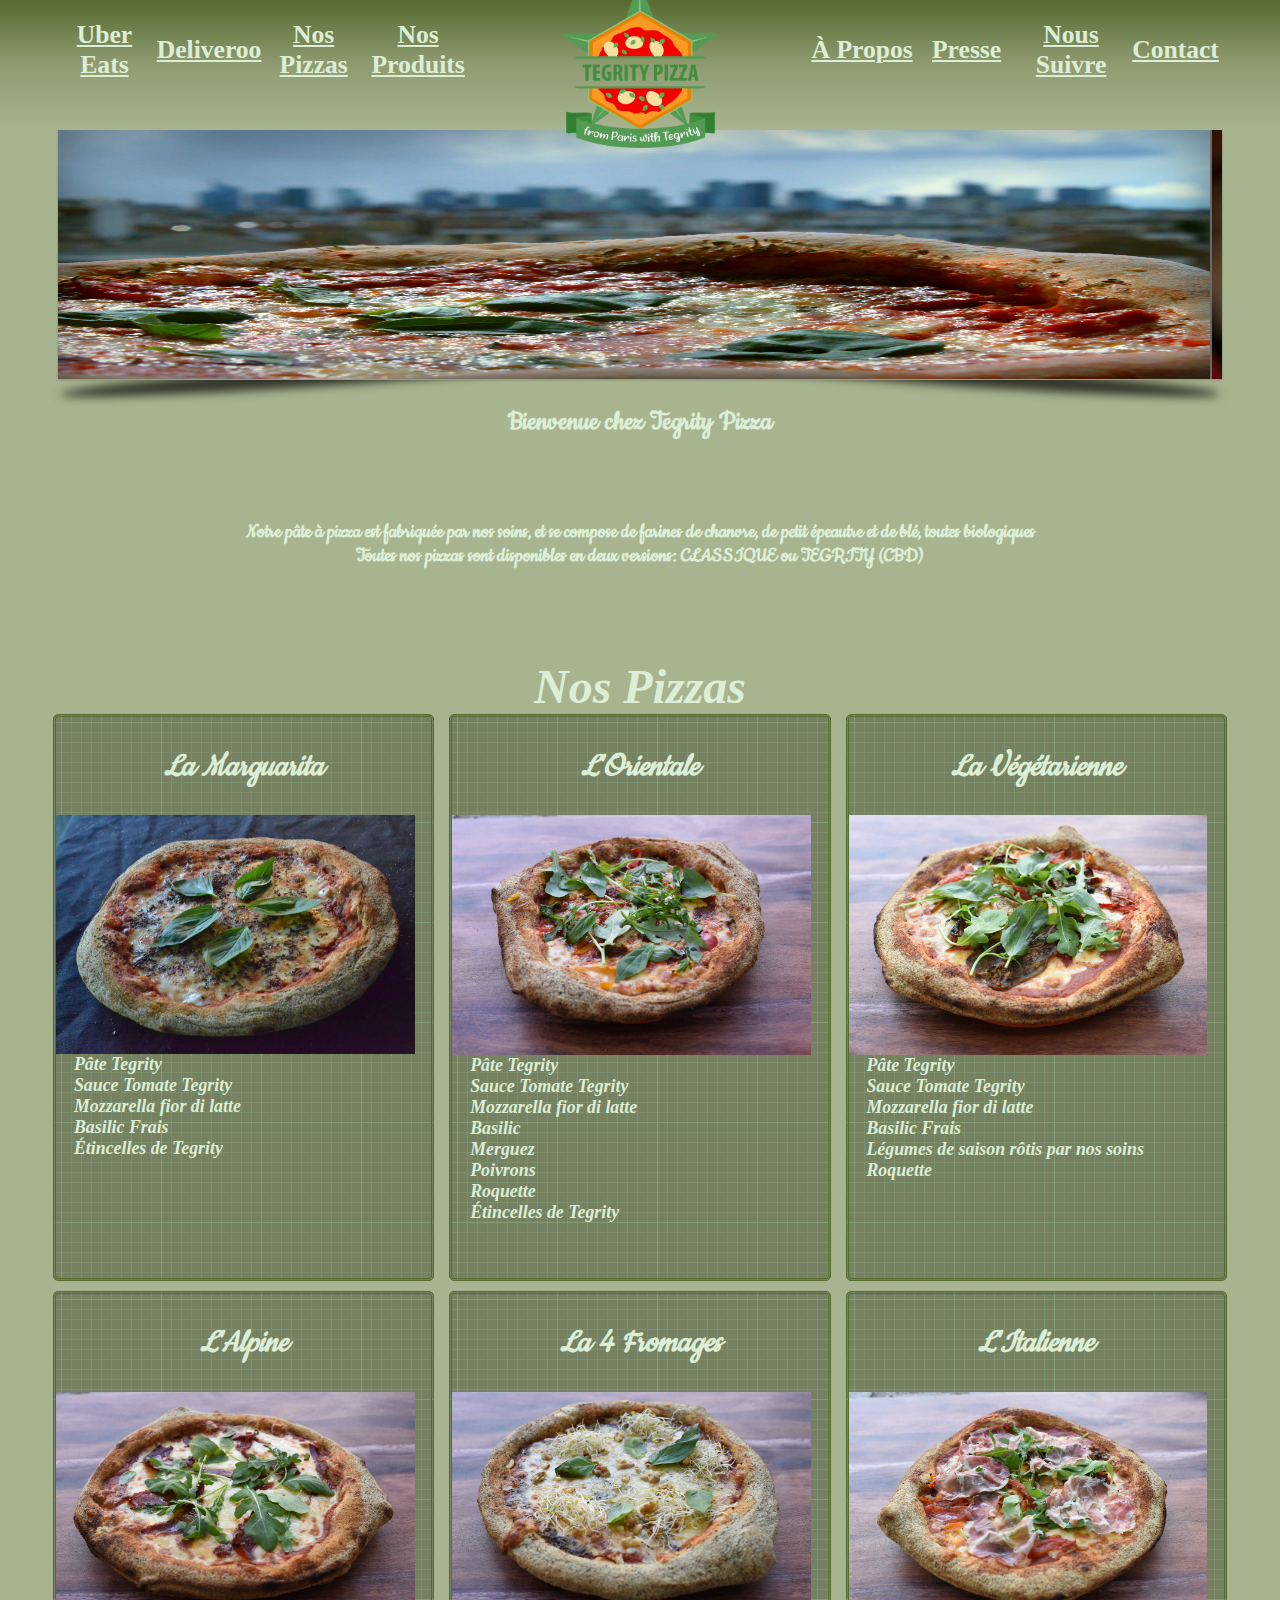
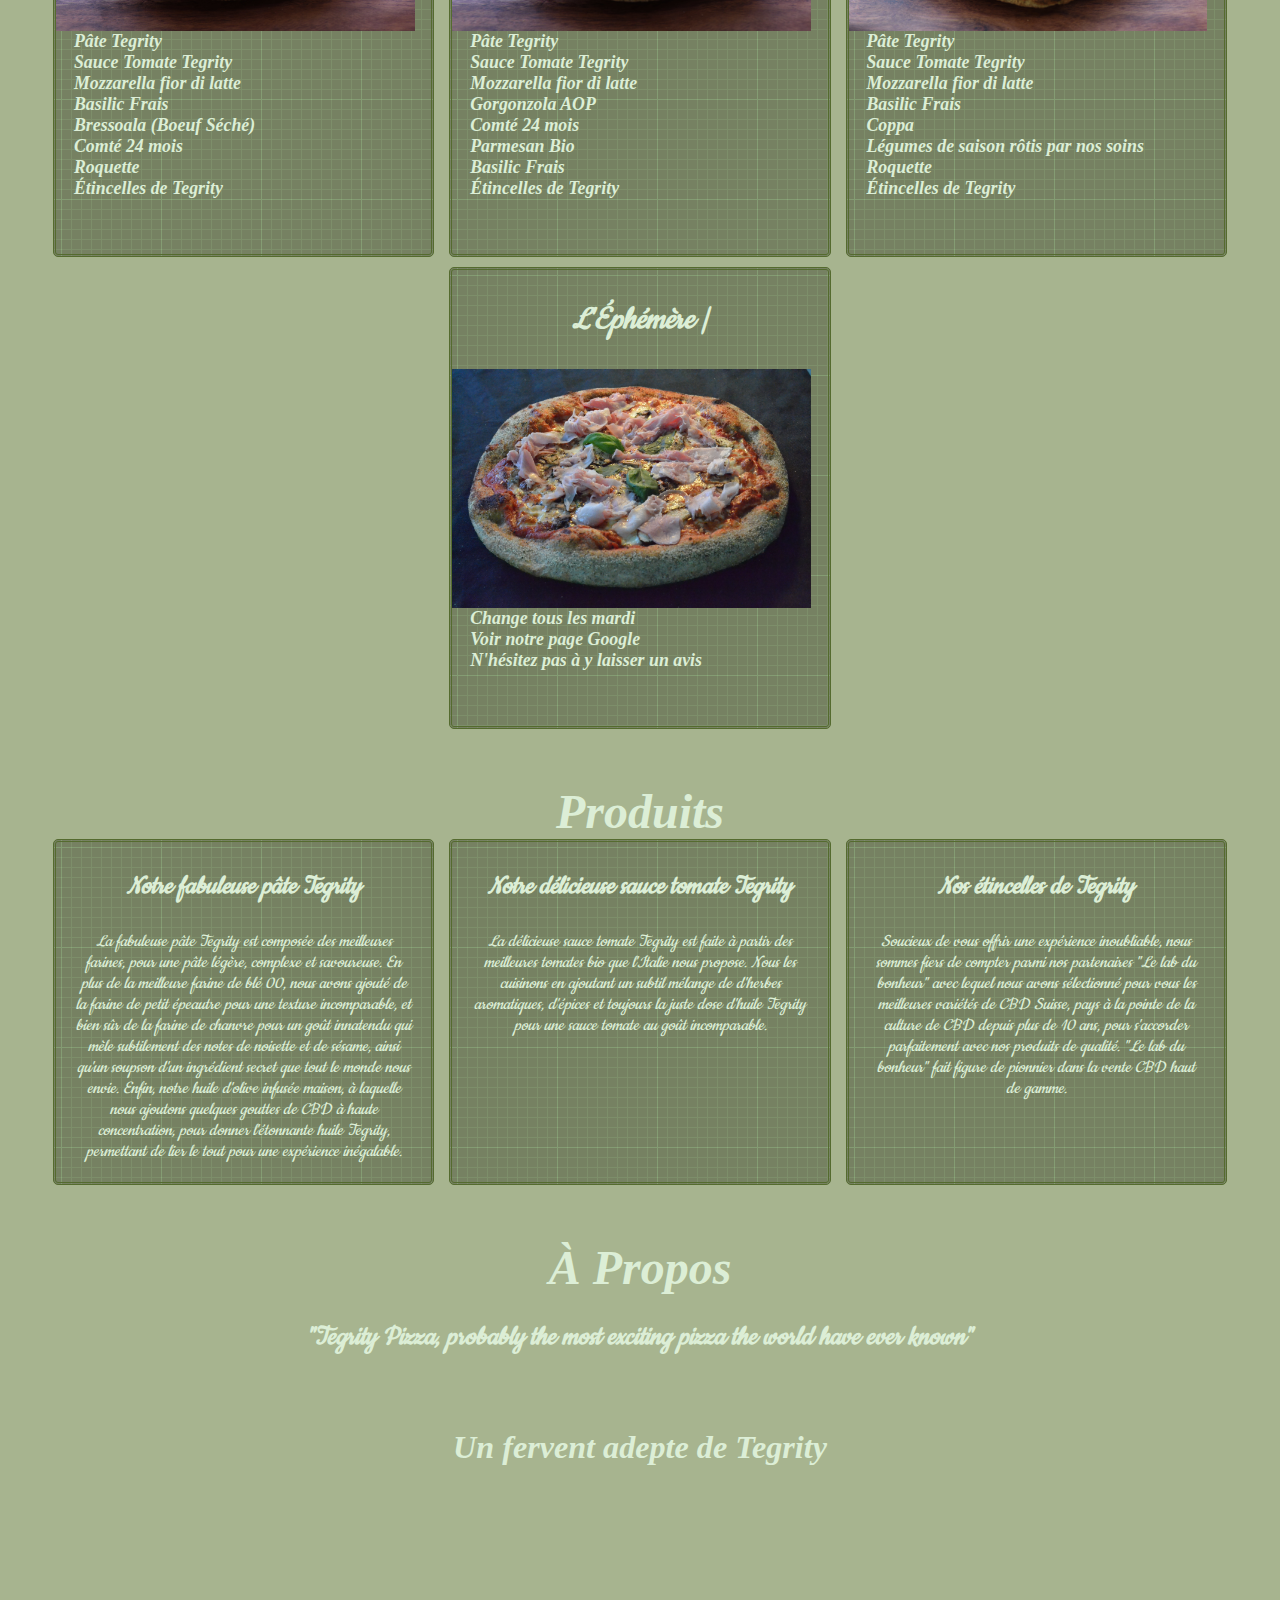
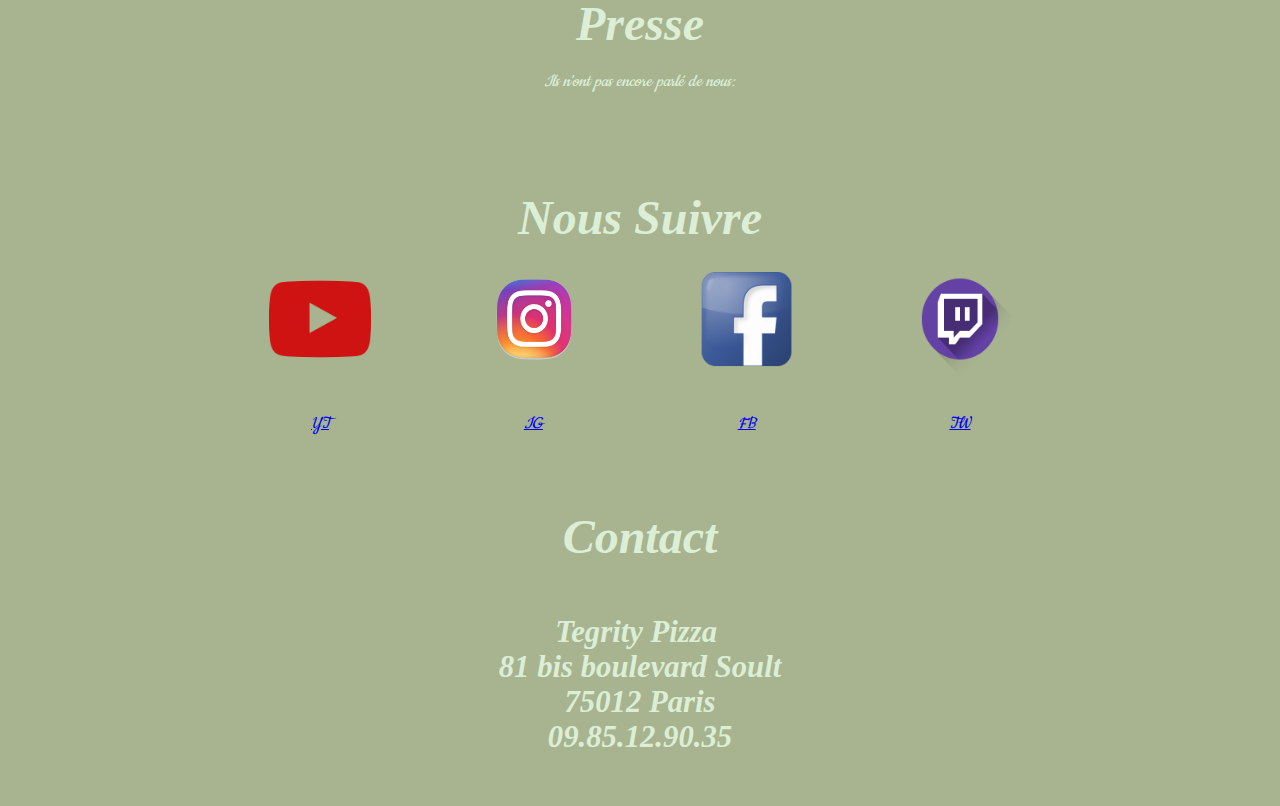
==== commit ae4746b9: "new ephemere and season vs sun" ====
--- a/index.html
+++ b/index.html
@@ -94,13 +94,13 @@
         -->    
         </div>
         <div class="ingredients ingredients3">
-            <h2 class="nomPizza">La Primavera</h2>
+            <h2 class="nomPizza">La Végétarienne</h2>
             <img src="fixes/pic2_vegi.png" class="photoPizza">
             <li>&emsp;Pâte Tegrity</li>
             <li>&emsp;Sauce Tomate Tegrity</li>
             <li>&emsp;Mozzarella fior di latte</li>
             <li>&emsp;Basilic Frais</li>
-            <li>&emsp;Légumes du soleil rôtis par nos soins</li>
+            <li>&emsp;Légumes de saison rôtis par nos soins</li>
             <li>&emsp;Roquette</li><br>
      <!--        <div class="selecteurVersion">
                 <li>Choisissez votre version</li>
@@ -165,7 +165,7 @@
             <li>&emsp;Mozzarella fior di latte</li>
             <li>&emsp;Basilic Frais</li>
             <li>&emsp;Coppa</li>
-            <li>&emsp;Légumes du soleil rôtis par nos soins</li>
+            <li>&emsp;Légumes de saison rôtis par nos soins</li>
             <li>&emsp;Roquette</li>
             <li>&emsp;Étincelles de Tegrity</li><br>
      <!--        <div class="selecteurVersion">
@@ -187,17 +187,12 @@
             <h2> &nbsp;</h2>
         </div>
         <div class="ingredients ingredients3">
-            <h2 class="nomPizza">L'Éphémère | La Reine</h2>
+            <h2 class="nomPizza">L'Éphémère | </h2>
             <img src="fixes/pic2_reine.png" class="photoPizza">
-            <li>&emsp;Pâte Tegrity</li>
-            <li>&emsp;Sauce Tomate Tegrity</li>
-            <li>&emsp;Mozzarella fior di latte</li>
-            <li>&emsp;Basilic Frais</li>
-            <li>&emsp;Jambon de Paris du boucher</li>
-            <li>&emsp;Champignons de Paris</li>
-            <li>&emsp;Shiitake</li>
-            <li>&emsp;Girolles</li>
-            <li>&emsp;Étincelles de Tegrity</li><br>
+            <li>&emsp;Change tous les mardi</li>
+            <li>&emsp;Voir notre page Google</li>
+            <li>&emsp;N'hésitez pas à y laisser un avis</li>
+            <br>
        <!--      <div class="selecteurVersion">
                 <li>Choisissez votre version</li>
                 <li>
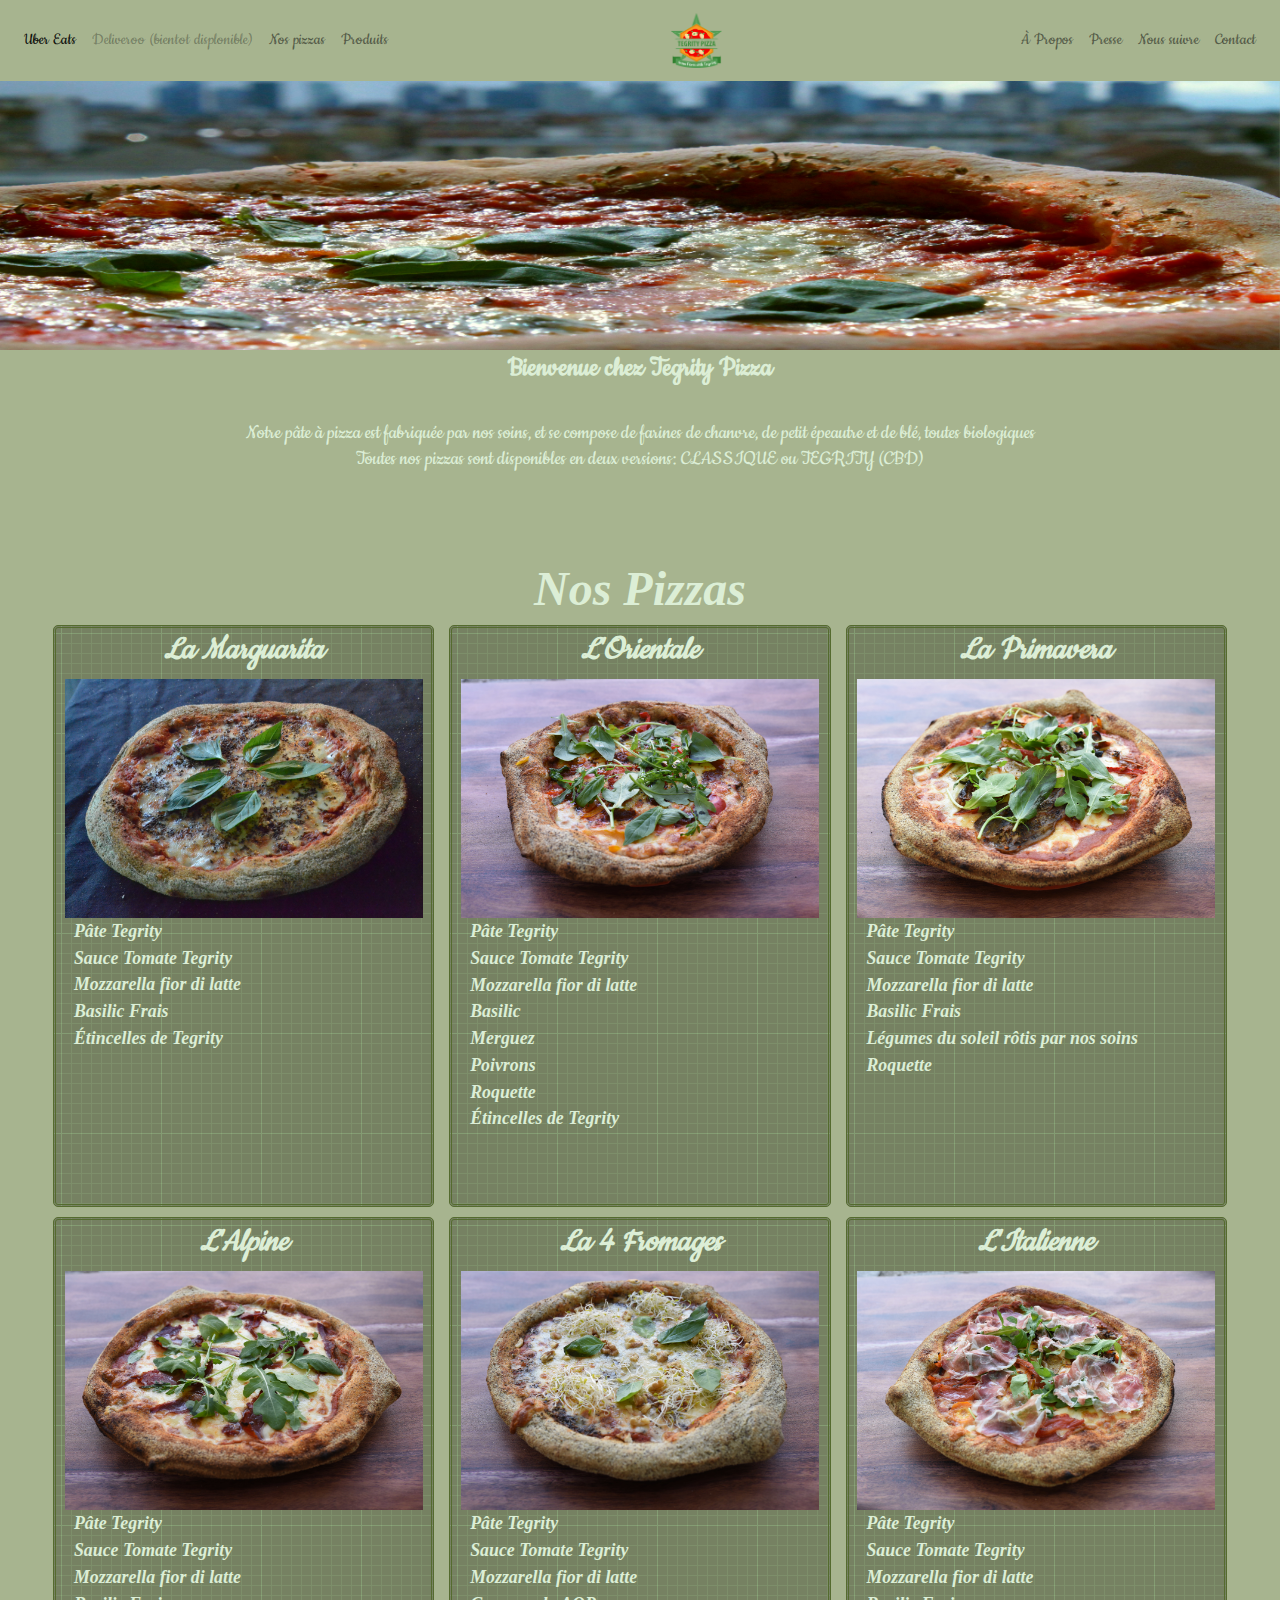
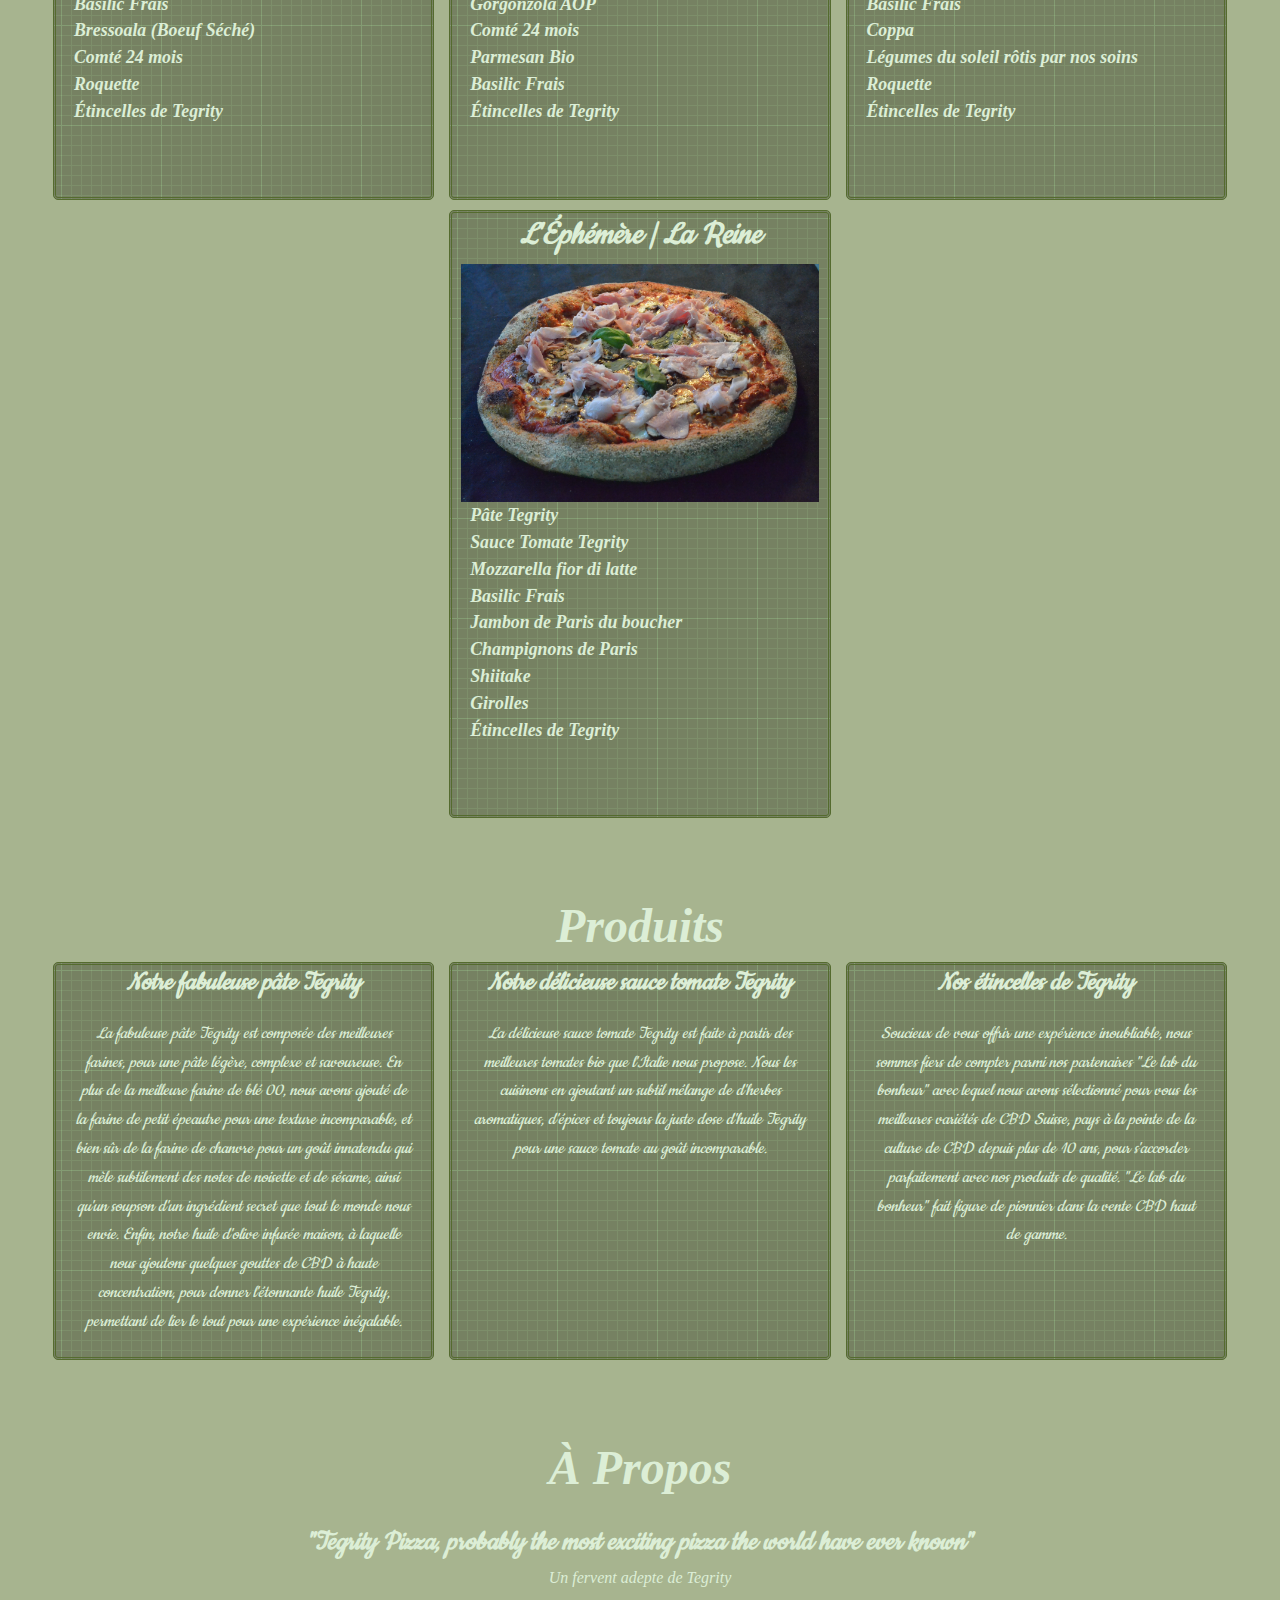
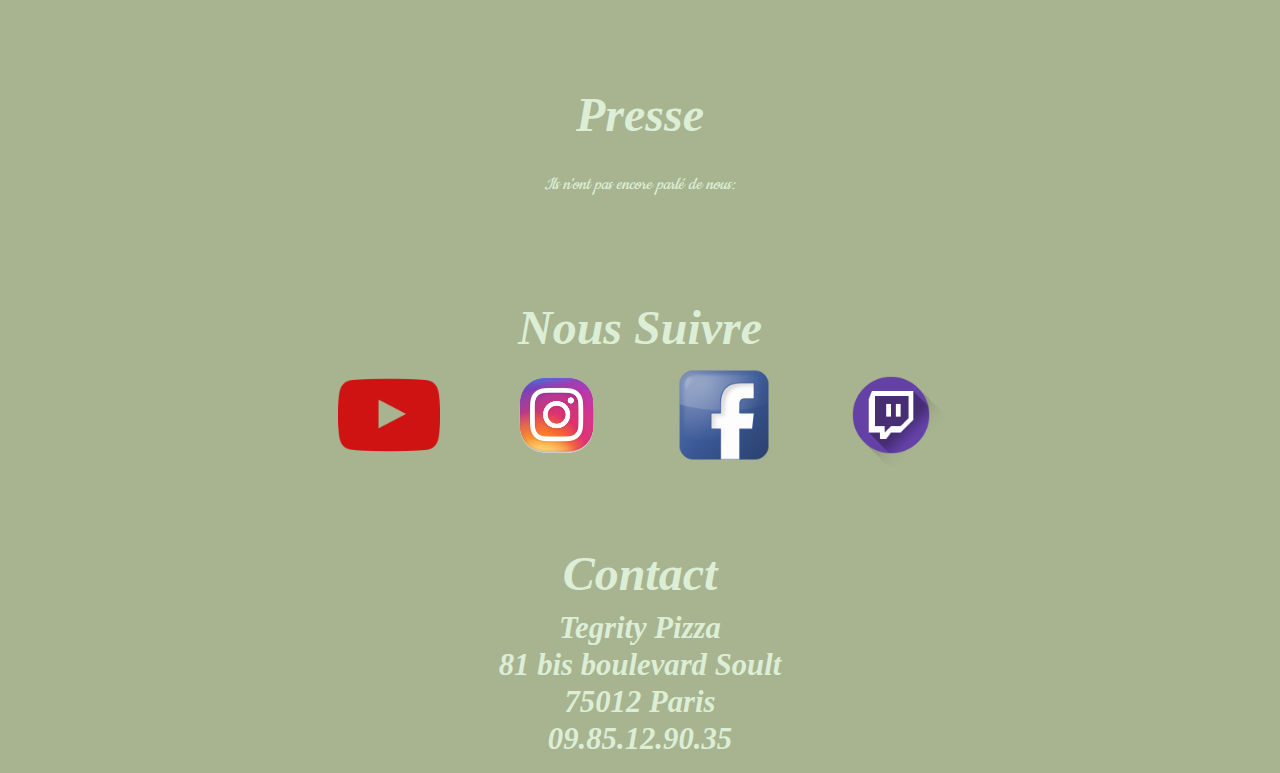
==== commit 2cd0e6d5: "initial branch commit + few modifications" ====
--- a/index.html
+++ b/index.html
@@ -2,23 +2,24 @@
 <html lang="fr">
 <head>
     <title>This is Tegrity Pizza!</title>
+    <link rel="stylesheet" href="https://maxcdn.bootstrapcdn.com/bootstrap/4.0.0/css/bootstrap.min.css" integrity="sha384-Gn5384xqQ1aoWXA+058RXPxPg6fy4IWvTNh0E263XmFcJlSAwiGgFAW/dAiS6JXm" crossorigin="anonymous">
     <link rel="stylesheet" href="styles.css">
     <link rel="preconnect" href="https://fonts.gstatic.com">
     <meta http-equiv="Content-Type" content="text/html; charset=utf-8">
     <meta name="description" content="Découvrez la fabuleuse Pizza Tegrity, la première et la meilleure pizza Tegrity de Paris.">
     <link rel="preconnect" href="https://fonts.gstatic.com">
     <link href="https://fonts.googleapis.com/css2?family=Cookie&Tangerine:wght@700&display=swap" rel="stylesheet">
+    <link rel="icon" type="image/png" href="fixes/Tegrity_Vdef_transparentV2.png" />
 </head>
 <body>
-<div class="top">
+
+
+<!-- <div class="top">
     <div class="empty header"> &nbsp; </div>
     <div class="topUber header"><a href="https://www.ubereats.com/fr-en/store/tegrity-pizza/x0yCFLDGUVibgNYxqNZGtQ" class="lien" target="_blank" >Uber Eats</a></div>
-    <div class="topDeliveroo header"><a href="lienVersNotrePageDeliveroo.com" class="lien" >Deliveroo</a></div>
+    <div class="topDeliveroo header"><a href="lienVersNotrePageDeliveroo.com" class="lien" disabled>Deliveroo</a></div>
     <div class="topPizzas header" ><a href="#Pizzas" class="lien lienInterne" id="Int1">Nos Pizzas</a></div>
     <div class="topProduits header" ><a href="#Produits" class="lien lienInterne" id="Int2">Nos Produits</a></div>
-    <!---     <div class="ep header"> &nbsp;</div> --->
- <!--   <div class="topLogo header"><img onmouseout="src='fixes/Tegrity_Vdef_transparentV2.png'" onmouseover="src='fixes/Tegrity_Vfeuille_transparentV2.png'" src="fixes/Tegrity_Vdef_transparentV2.png" alt="logo Tegrity Pizza" id="logo1"/></div>
- --->
     <div class="topLogo header"><a href="http://www.tegritypizza.com"><img src="fixes/Tegrity_Vdef_transparentV2.png" alt="logo Tegrity Pizza" id="logo1"/></a></div>
     <div class="topPropos header"><a href="#Propos" class="lien lienInterne" id="Int3">À Propos</a></div>
     <div class="topPresse header"><a href="#Presse" class="lien lienInterne" id="Int4">Presse</a></div>
@@ -27,8 +28,71 @@
     <div class="empty header"> &nbsp; </div>
     <div class="ep2 header2 "> &nbsp;</div>
     <div class="ep3 header2 "> &nbsp;</div>
-</div>
-<section id="slideshow">
+</div> -->
+
+<!-- HEADER -->
+<nav class="navbar navbar-expand-lg navbar-light navbar-custom fixed-top">
+  <button class="navbar-toggler" type="button" data-toggle="collapse" data-target="#navbarNav" aria-controls="navbarNav" aria-expanded="false" aria-label="Toggle navigation">
+    <span class="navbar-toggler-icon"></span>
+  </button>
+  <div class="collapse navbar-collapse" id="navbarNav">
+
+    <ul class="navbar-nav">
+      <li class="nav-item active">
+        <a class="nav-link" href="https://www.ubereats.com/fr-en/store/tegrity-pizza/x0yCFLDGUVibgNYxqNZGtQ">Uber Eats</a>
+      </li>
+      <li class="nav-item">
+        <a class="nav-link disabled" href="#">Deliveroo (bientot displonible)</a>
+      </li>
+      <li class="nav-item">
+        <a class="nav-link" href="#Pizzas">Nos pizzas</a>
+      </li>
+      <li class="nav-item">
+        <a class="nav-link" href="#Produits">Produits</a>
+      </li>
+    </ul>
+
+    <ul class="nav navbar-nav mx-auto">
+      <li cliass="nav-item">
+        <a class="navbar-brand" href="http://www.tegritypizza.com">
+          <img src="fixes/Tegrity_Vdef_transparentV2.png" alt="..." height="55">
+        </a>
+      </li>
+    </ul>
+
+    <ul class="nav navbar-nav">
+      <li class="nav-item">
+        <a class="nav-link" href="#Propos">À Propos</a>
+      </li>
+      <li class="nav-item">
+        <a class="nav-link" href="#Presse">Presse</a>
+      </li>
+      <li class="nav-item">
+        <a class="nav-link" href="#Suivre">Nous suivre</a>
+      </li>
+      <li class="nav-item">
+        <a class="nav-link" href="#Contact">Contact</a>
+      </li>
+    </ul>
+  </div>
+</nav>
+
+<!-- CAROUSEL IMAGES -->
+<div class="carousel slide" data-ride="carousel">
+  <div class="carousel-inner">
+    <div class="carousel-item active">
+      <img class="d-block w-100" src="fixes/pizza_base.JPG" alt="First slide">
+    </div>
+    <div class="carousel-item">
+      <img class="d-block w-100" src="fixes/photo_slider_2b.jpg" alt="Second slide">
+    </div>
+    <div class="carousel-item">
+      <img class="d-block w-100" src="fixes/photo_slider_3b.jpg" alt="Third slide">
+    </div>
+  </div>
+</div>
+
+<!-- <section id="slideshow">
     <div class="mainSlides">
         <div class="container">
             <div class="c_slider"></div>
@@ -45,7 +109,8 @@
             </div>
         </div>
     </div>
-</section>
+</section> -->
+
 <div class ="presentation">
     <h2>Bienvenue chez Tegrity Pizza</h2><br>
     <h5>Notre pâte à pizza est fabriquée par nos soins, et se compose de farines de chanvre, de petit épeautre et de blé, toutes biologiques<br>
@@ -91,16 +156,16 @@
                     <input class="btn btn-default" type="submit" value="Classique" />
                 </li>
             </div>
-        -->    
+        -->
         </div>
         <div class="ingredients ingredients3">
-            <h2 class="nomPizza">La Végétarienne</h2>
+            <h2 class="nomPizza">La Primavera</h2>
             <img src="fixes/pic2_vegi.png" class="photoPizza">
             <li>&emsp;Pâte Tegrity</li>
             <li>&emsp;Sauce Tomate Tegrity</li>
             <li>&emsp;Mozzarella fior di latte</li>
             <li>&emsp;Basilic Frais</li>
-            <li>&emsp;Légumes de saison rôtis par nos soins</li>
+            <li>&emsp;Légumes du soleil rôtis par nos soins</li>
             <li>&emsp;Roquette</li><br>
      <!--        <div class="selecteurVersion">
                 <li>Choisissez votre version</li>
@@ -165,7 +230,7 @@
             <li>&emsp;Mozzarella fior di latte</li>
             <li>&emsp;Basilic Frais</li>
             <li>&emsp;Coppa</li>
-            <li>&emsp;Légumes de saison rôtis par nos soins</li>
+            <li>&emsp;Légumes du soleil rôtis par nos soins</li>
             <li>&emsp;Roquette</li>
             <li>&emsp;Étincelles de Tegrity</li><br>
      <!--        <div class="selecteurVersion">
@@ -187,12 +252,17 @@
             <h2> &nbsp;</h2>
         </div>
         <div class="ingredients ingredients3">
-            <h2 class="nomPizza">L'Éphémère | </h2>
+            <h2 class="nomPizza">L'Éphémère | La Reine</h2>
             <img src="fixes/pic2_reine.png" class="photoPizza">
-            <li>&emsp;Change tous les mardi</li>
-            <li>&emsp;Voir notre page Google</li>
-            <li>&emsp;N'hésitez pas à y laisser un avis</li>
-            <br>
+            <li>&emsp;Pâte Tegrity</li>
+            <li>&emsp;Sauce Tomate Tegrity</li>
+            <li>&emsp;Mozzarella fior di latte</li>
+            <li>&emsp;Basilic Frais</li>
+            <li>&emsp;Jambon de Paris du boucher</li>
+            <li>&emsp;Champignons de Paris</li>
+            <li>&emsp;Shiitake</li>
+            <li>&emsp;Girolles</li>
+            <li>&emsp;Étincelles de Tegrity</li><br>
        <!--      <div class="selecteurVersion">
                 <li>Choisissez votre version</li>
                 <li>
@@ -232,7 +302,7 @@
         <div class="productItem">
             <h3>Nos étincelles de Tegrity</h3>
             <p>Soucieux de vous offrir une expérience inoubliable, nous sommes fiers de compter parmi nos partenaires "Le lab du bonheur" avec lequel nous avons sélectionné pour vous les
-                meilleures variétés de CBD Suisse, pays à la pointe de la culture de CBD depuis plus de 10 ans, pour s'accorder parfaitement avec nos produits de qualité. "Le lab du bonheur" fait figure de pionnier dans la vente CBD haut de gamme.  
+                meilleures variétés de CBD Suisse, pays à la pointe de la culture de CBD depuis plus de 10 ans, pour s'accorder parfaitement avec nos produits de qualité. "Le lab du bonheur" fait figure de pionnier dans la vente CBD haut de gamme.
             </p>
         </div>
    <!--     <div>
@@ -254,7 +324,7 @@
 </div>
 </div>
 
-<div class="mainPropos titre" id="Propos"><br>À Propos
+<div class="mainPropos titre" id="Propos"><br>&Agrave; Propos
     <div class="tabPropos">
         <div>
             <h2> &nbsp;</h2>
@@ -287,46 +357,45 @@
 </div>
 
 <div class="mainSuivre titre" id="Suivre"><br>Nous Suivre<br>
-    <div class="tabRes">
-        <p class="ep4 rsCase "> &nbsp;</p>
-        <p class="rsCase">
-            <a href="lienVersSubscribeYoutube">
-                <img alt="logoYoutube" src="fixes/logoYoutube.png" class="logoRS"> <!--- revoir responsive dimensions--->
-            </a>
-        </p>
-        <p class="rsCase">
-            <a href="lienVersSubscribeInstagram">
-                <img alt="logoInstagram" src="fixes/logoInstagram.png" class="logoRS">
-            </a>
-        </p>
-        <p class="rsCase">
-            <a href="lienVersSubscribeFacebook">
-                <img alt="logoFacebook" src="fixes/logoFacebook.png" class="logoRS">
-            </a>
-        </p>
-        <p class="rsCase">
-            <a href="lienVersSubscribeTwitch">
-                <img alt="logoTwitch" src="fixes/logoTwitch.png" class="logoRS">
-            </a>
-        </p>
-        <p class="ep4 rsCase "> &nbsp;</p>
-        <p class="ep4 rsCase "> &nbsp;</p>
-        <p  class="rsCase"><a href="lienVersDerniereVideoYoutube">YT</a></p> <!---// via playlist--->
-        <p  class="rsCase"><a href="lienVersDernierePhotoInstagram"> IG</a></p>
-        <p  class="rsCase"><a href="lienVersDernierePostFacebook">FB</a></p>
-        <p  class="rsCase"><a href="lienVersDerniereVideoTwitch">TW</a></p>
-        <p  class="ep4 rsCase "> &nbsp;</p>
-    </div>
-</div>
+  <div class="sm_container">
+    <div class="row">
+      <div class="col-sm">
+        <a href="https://www.youtube.com/channel/UCPGPFX03kooLHrce6UFb6GA">
+          <img alt="logoYoutube" src="fixes/logoYoutube.png" class="logoRS">
+        </a>
+      </div>
+      <div class="col-sm">
+        <a href="https://www.instagram.com/tegritypizza/">
+          <img alt="logoInstagram" src="fixes/logoInstagram.png" class="logoRS">
+        </a>
+      </div>
+      <div class="col-sm">
+        <a href="lienVersDernierePostFacebook">
+          <img alt="logoFacebook" src="fixes/logoFacebook.png" class="logoRS">
+        </a>
+      </div>
+      <div class="col-sm">
+        <a href="lienVersDerniereVideoTwitch">
+          <img alt="logoTwitch" src="fixes/logoTwitch.png" class="logoRS">
+        </a>
+      </div>
+    </div>
+  </div>
+</div>
+
+
 
 <div class="mainContact titre" id="Contact"><br>Contact
    <h4><pre>
-Tegrity Pizza 
+Tegrity Pizza
 81 bis boulevard Soult
 75012 Paris
 09.85.12.90.35
 </pre>
     </h4>
 </div>
+<script src="https://code.jquery.com/jquery-3.2.1.slim.min.js" integrity="sha384-KJ3o2DKtIkvYIK3UENzmM7KCkRr/rE9/Qpg6aAZGJwFDMVNA/GpGFF93hXpG5KkN" crossorigin="anonymous"></script>
+<script src="https://cdnjs.cloudflare.com/ajax/libs/popper.js/1.12.9/umd/popper.min.js" integrity="sha384-ApNbgh9B+Y1QKtv3Rn7W3mgPxhU9K/ScQsAP7hUibX39j7fakFPskvXusvfa0b4Q" crossorigin="anonymous"></script>
+<script src="https://maxcdn.bootstrapcdn.com/bootstrap/4.0.0/js/bootstrap.min.js" integrity="sha384-JZR6Spejh4U02d8jOt6vLEHfe/JQGiRRSQQxSfFWpi1MquVdAyjUar5+76PVCmYl" crossorigin="anonymous"></script>
 </body>
-</html>+</html>
--- a/styles.css
+++ b/styles.css
@@ -36,6 +36,7 @@
       grid-template-rows: auto auto auto auto auto auto; */
     font-size: 12px;
     width: 100%;
+    background-color: rgb(167, 180, 143);
 }
 
 .top {
@@ -61,7 +62,7 @@
     justify-self: center;
     color: black;
     font-weight: bolder;
-    font-size: 2vw;
+    font-size: 1.5vw;
     text-align: center;
     color: rgb(220, 238, 214);
 }
@@ -172,6 +173,7 @@
     position:relative;
     display:grid;
     grid-template-columns: auto;
+    margin: auto;
     width: 28vw;
 }
 .mainPizzas {
@@ -190,7 +192,7 @@
     font-family: 'Cookie', cursive;
     color: rgb(220, 238, 214);
     text-align: center;
-    
+
 }
 h3 {
     font-size: 0.6em;
@@ -298,7 +300,9 @@
     grid-column: span 18;
 }
 .rsCase {
-}
+
+}
+
 p{
     margin: 20px;
     font-size: 0.4em;
@@ -309,6 +313,7 @@
 
 .logoRS {
     width: 8vw;
+    min-width: 100px;
     height: 100%; /*
     min-width: 15vw;
     min-height: 15vh; /*
@@ -322,9 +327,9 @@
  */
 
 #slideshow {
-    position: relative;
+    /*position: relative;*/
     width: 91%;
-    height: auto;
+    height: 10%;
     padding: 0px;
     margin: 0px auto 2em;
     border: 0px solid #ddd;
@@ -424,4 +429,22 @@
     height: 250px;
 }
 
-
+/* ELEMENTS CSS - DEV ALEX */
+
+.navbar-custom {
+  background-color: rgb(167, 180, 143);
+}
+
+.carousel-item img {
+  height: 350px;
+  width: 750px;
+}
+
+#navbar_logo {
+
+}
+
+.sm_container {
+  margin: auto;
+  width: 50%;
+}
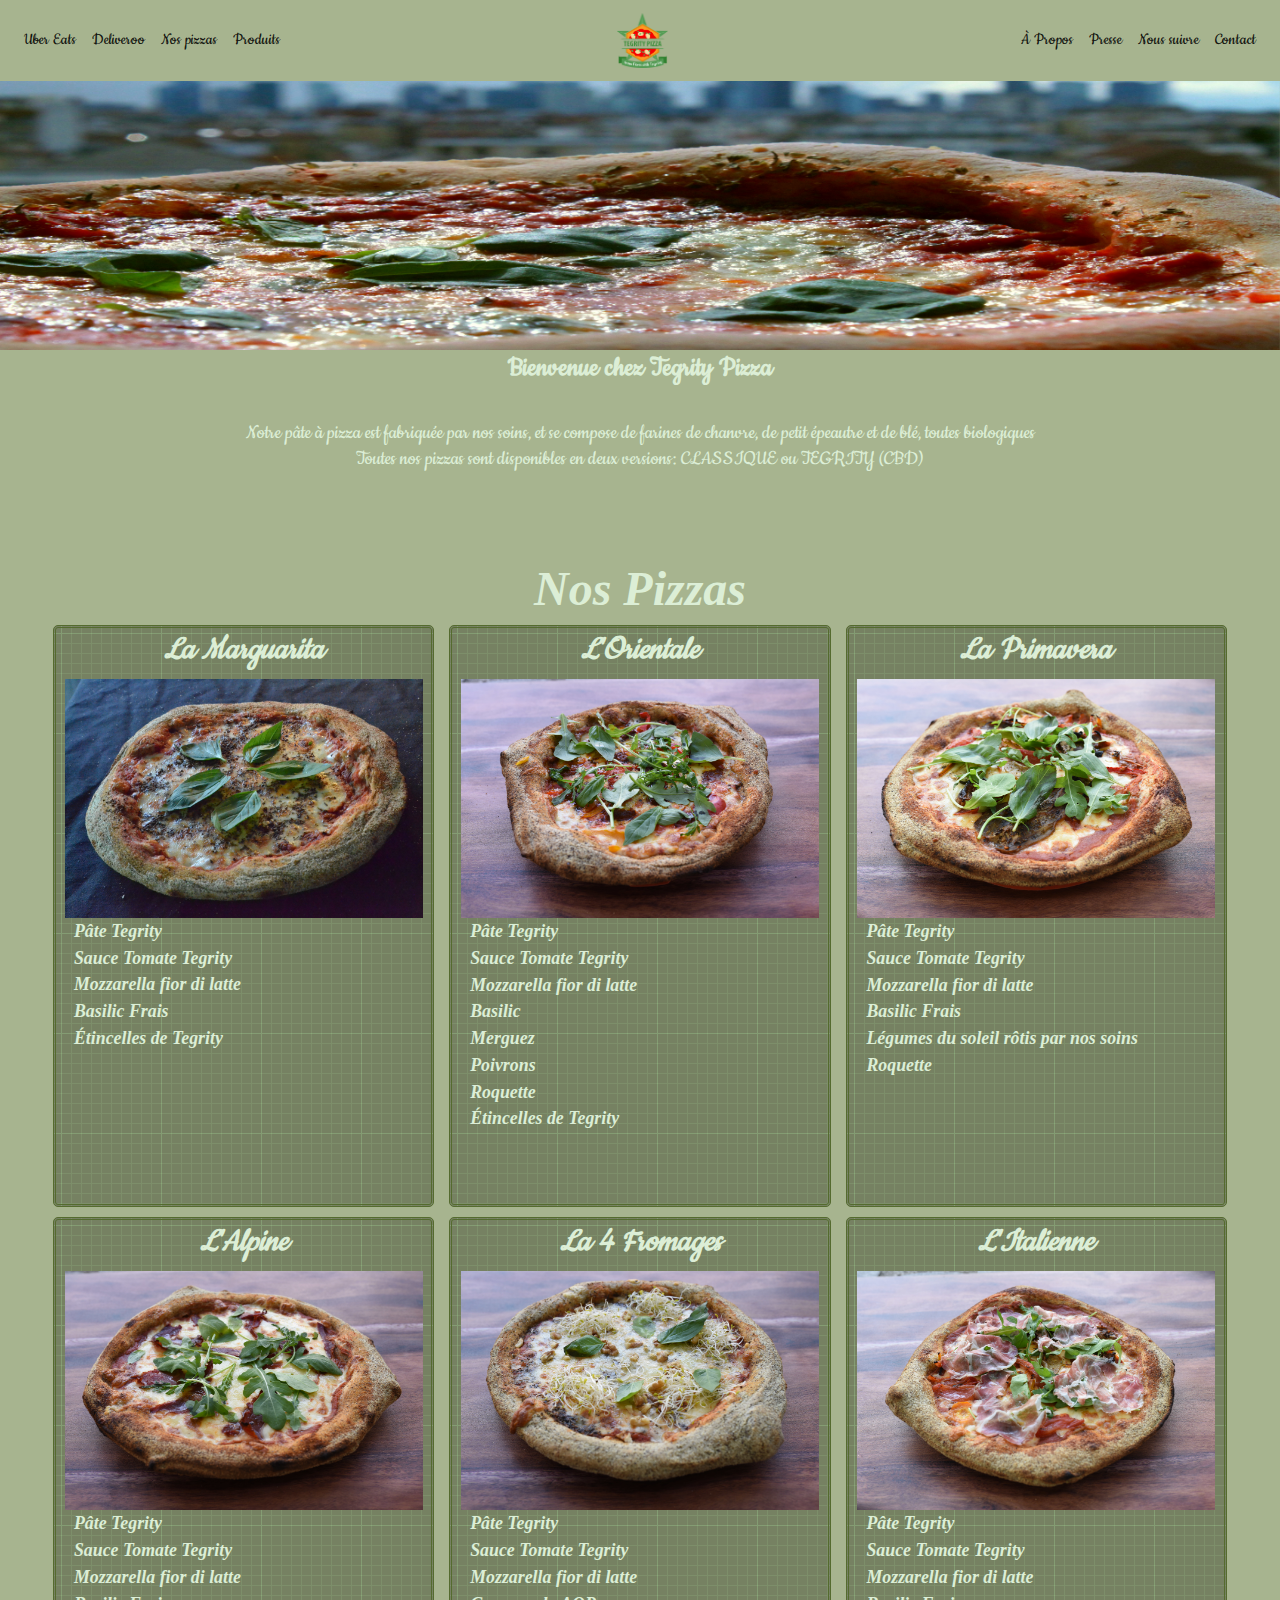
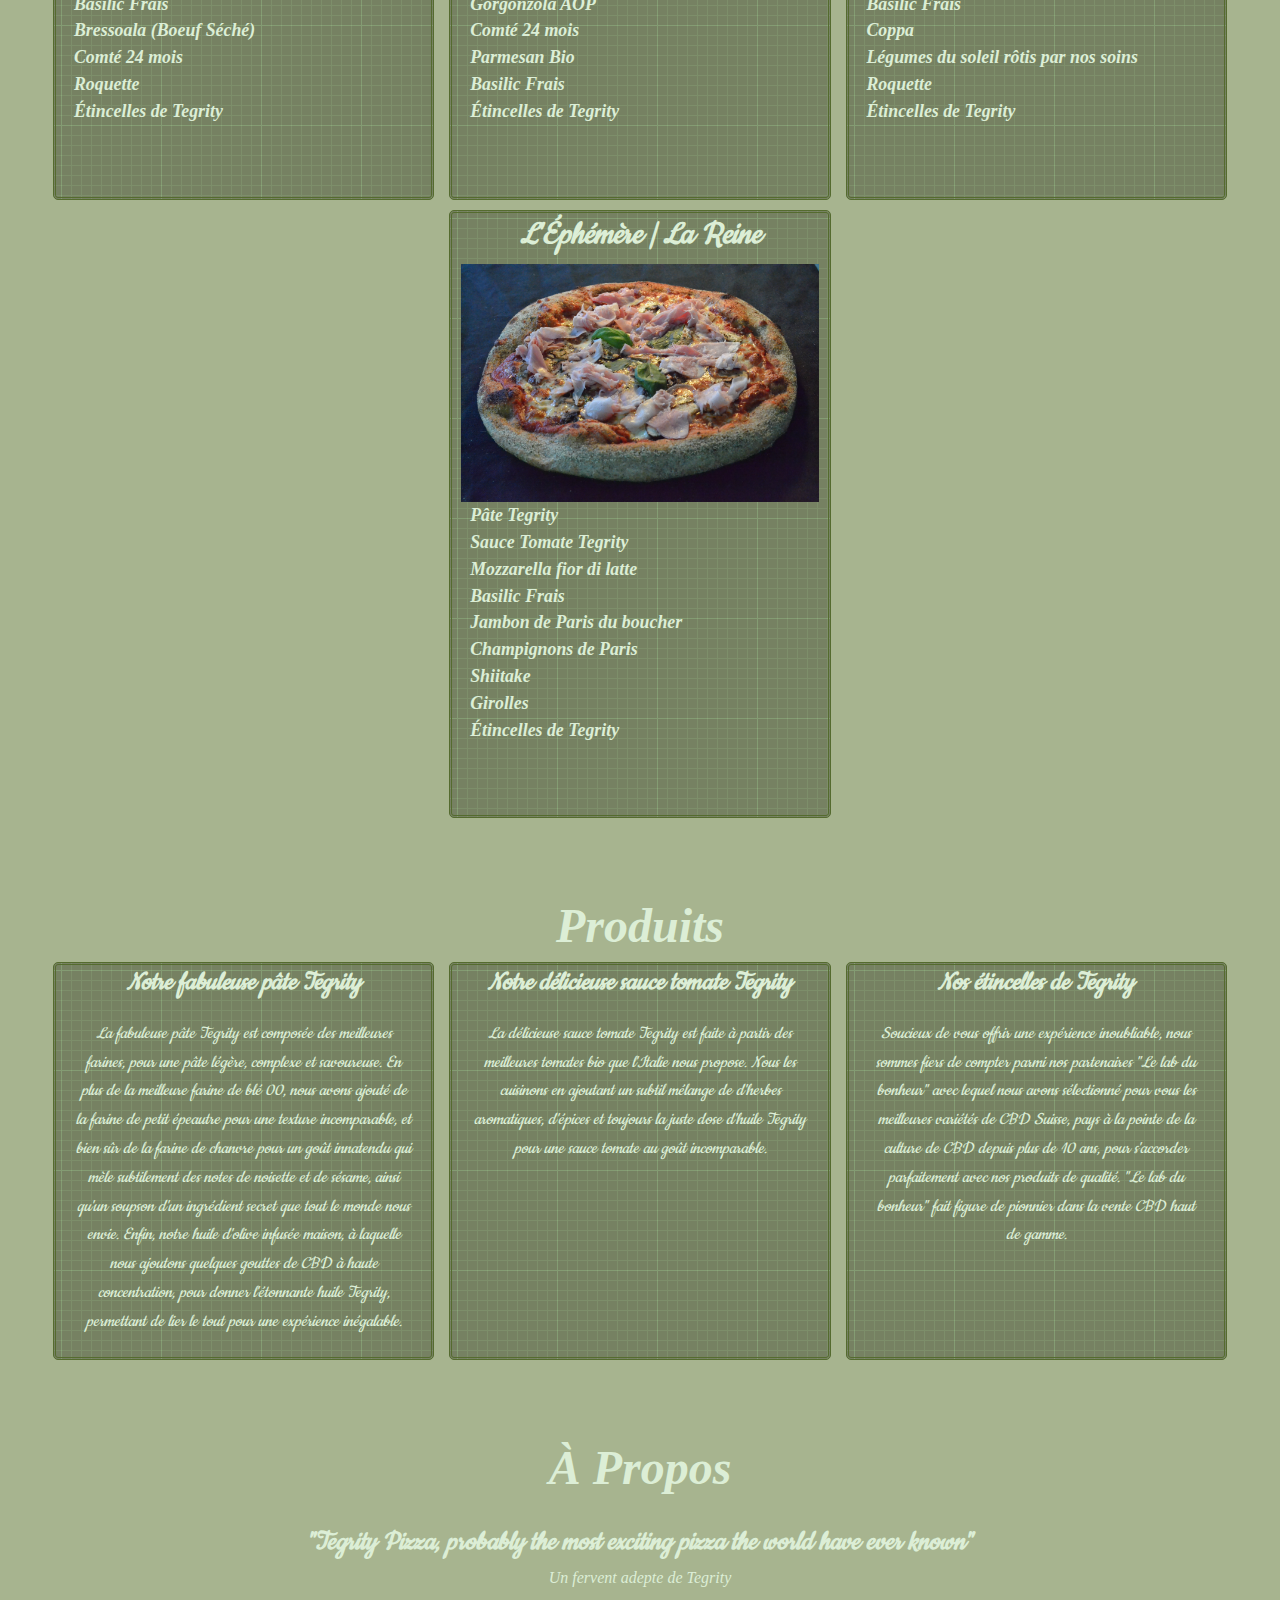
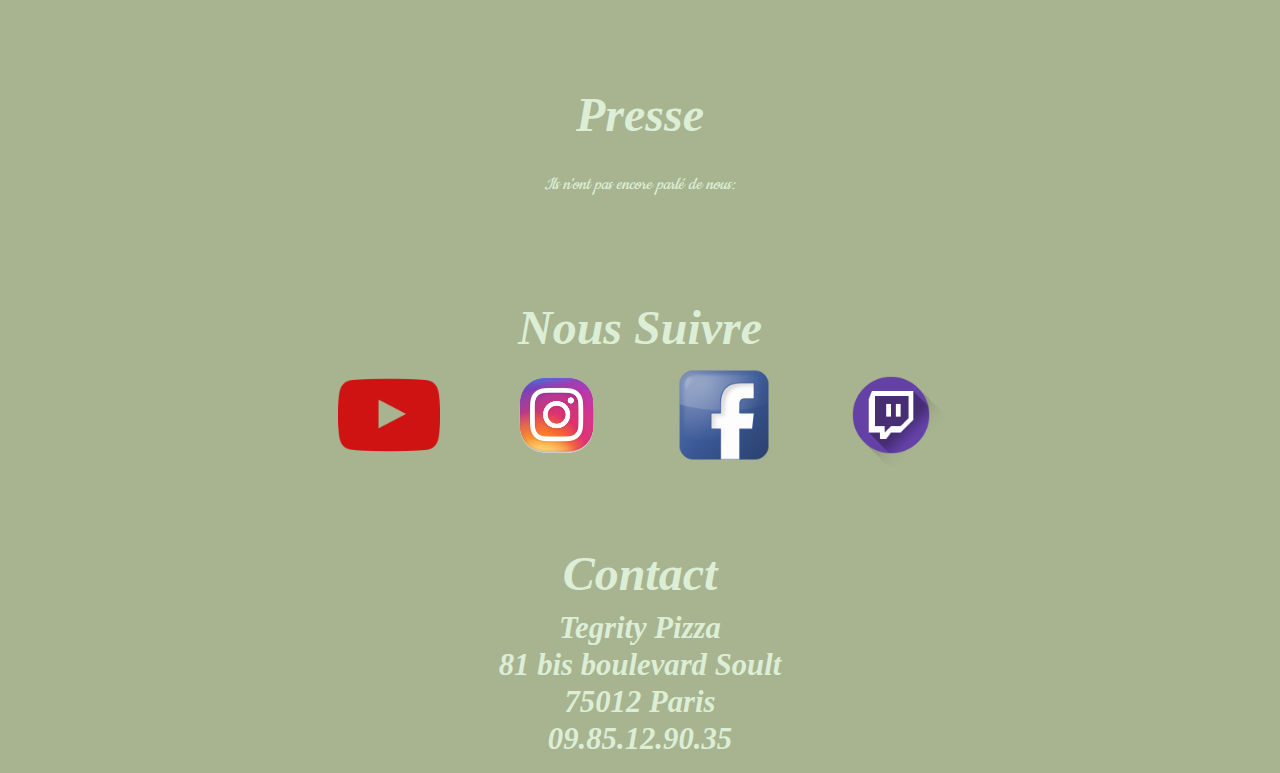
==== commit 89d854bf: "deliveroo link update + 'activated' header buttons" ====
--- a/index.html
+++ b/index.html
@@ -13,23 +13,6 @@
 </head>
 <body>
 
-
-<!-- <div class="top">
-    <div class="empty header"> &nbsp; </div>
-    <div class="topUber header"><a href="https://www.ubereats.com/fr-en/store/tegrity-pizza/x0yCFLDGUVibgNYxqNZGtQ" class="lien" target="_blank" >Uber Eats</a></div>
-    <div class="topDeliveroo header"><a href="lienVersNotrePageDeliveroo.com" class="lien" disabled>Deliveroo</a></div>
-    <div class="topPizzas header" ><a href="#Pizzas" class="lien lienInterne" id="Int1">Nos Pizzas</a></div>
-    <div class="topProduits header" ><a href="#Produits" class="lien lienInterne" id="Int2">Nos Produits</a></div>
-    <div class="topLogo header"><a href="http://www.tegritypizza.com"><img src="fixes/Tegrity_Vdef_transparentV2.png" alt="logo Tegrity Pizza" id="logo1"/></a></div>
-    <div class="topPropos header"><a href="#Propos" class="lien lienInterne" id="Int3">À Propos</a></div>
-    <div class="topPresse header"><a href="#Presse" class="lien lienInterne" id="Int4">Presse</a></div>
-    <div class="topSuivre header" ><a href="#Suivre" class="lien lienInterne" id="Int5">Nous Suivre</a></div>
-    <div class="topContact header"><a href="#Contact" class="lien lienInterne" id="Int6">Contact</a></div>
-    <div class="empty header"> &nbsp; </div>
-    <div class="ep2 header2 "> &nbsp;</div>
-    <div class="ep3 header2 "> &nbsp;</div>
-</div> -->
-
 <!-- HEADER -->
 <nav class="navbar navbar-expand-lg navbar-light navbar-custom fixed-top">
   <button class="navbar-toggler" type="button" data-toggle="collapse" data-target="#navbarNav" aria-controls="navbarNav" aria-expanded="false" aria-label="Toggle navigation">
@@ -41,13 +24,13 @@
       <li class="nav-item active">
         <a class="nav-link" href="https://www.ubereats.com/fr-en/store/tegrity-pizza/x0yCFLDGUVibgNYxqNZGtQ">Uber Eats</a>
       </li>
-      <li class="nav-item">
-        <a class="nav-link disabled" href="#">Deliveroo (bientot displonible)</a>
-      </li>
-      <li class="nav-item">
+      <li class="nav-item active">
+        <a class="nav-link" href="https://deliveroo.fr/fr/menu/paris/paris-12eme-bel-air/tegrity-pizza">Deliveroo</a>
+      </li>
+      <li class="nav-item active">
         <a class="nav-link" href="#Pizzas">Nos pizzas</a>
       </li>
-      <li class="nav-item">
+      <li class="nav-item active">
         <a class="nav-link" href="#Produits">Produits</a>
       </li>
     </ul>
@@ -61,16 +44,16 @@
     </ul>
 
     <ul class="nav navbar-nav">
-      <li class="nav-item">
+      <li class="nav-item active">
         <a class="nav-link" href="#Propos">À Propos</a>
       </li>
-      <li class="nav-item">
+      <li class="nav-item active">
         <a class="nav-link" href="#Presse">Presse</a>
       </li>
-      <li class="nav-item">
+      <li class="nav-item active">
         <a class="nav-link" href="#Suivre">Nous suivre</a>
       </li>
-      <li class="nav-item">
+      <li class="nav-item active">
         <a class="nav-link" href="#Contact">Contact</a>
       </li>
     </ul>
@@ -92,31 +75,13 @@
   </div>
 </div>
 
-<!-- <section id="slideshow">
-    <div class="mainSlides">
-        <div class="container">
-            <div class="c_slider"></div>
-            <div class="slider">
-                <figure>
-                    <img src="fixes/pizza_base.JPG" class="slideItem">
-                </figure>
-                <figure>
-                    <img src="fixes/photo_slider_2b.jpg" class="slideItem">
-                </figure>
-                <figure>
-                    <img src="fixes/photo_slider_3b.jpg" class="slideItem">
-                </figure>
-            </div>
-        </div>
-    </div>
-</section> -->
-
 <div class ="presentation">
     <h2>Bienvenue chez Tegrity Pizza</h2><br>
     <h5>Notre pâte à pizza est fabriquée par nos soins, et se compose de farines de chanvre, de petit épeautre et de blé, toutes biologiques<br>
     Toutes nos pizzas sont disponibles en deux versions: CLASSIQUE ou TEGRITY (CBD)</h5>
 </div>
 <div class="mainPizzas titre" id="Pizzas"><br>Nos Pizzas
+
     <div class="recettes">
         <div class="ingredientsEmpty">
             <h2> &nbsp;</h2>
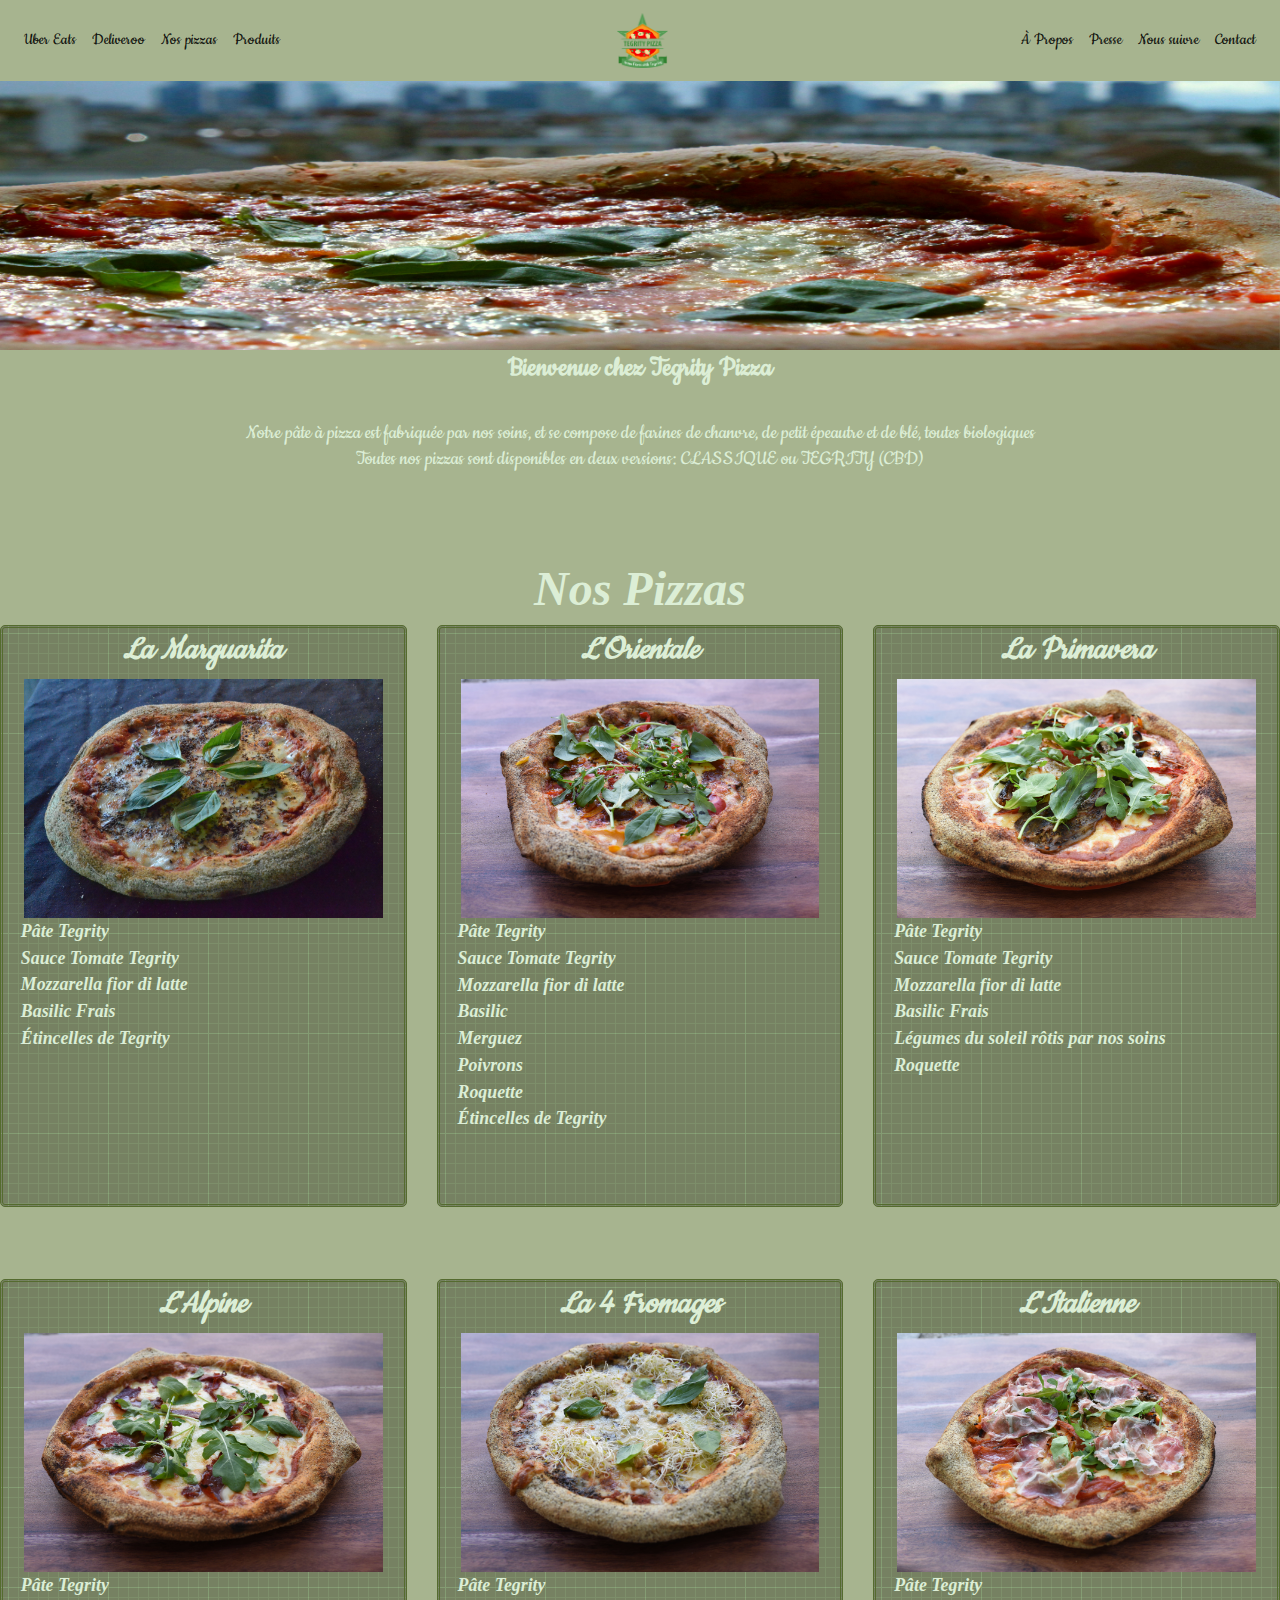
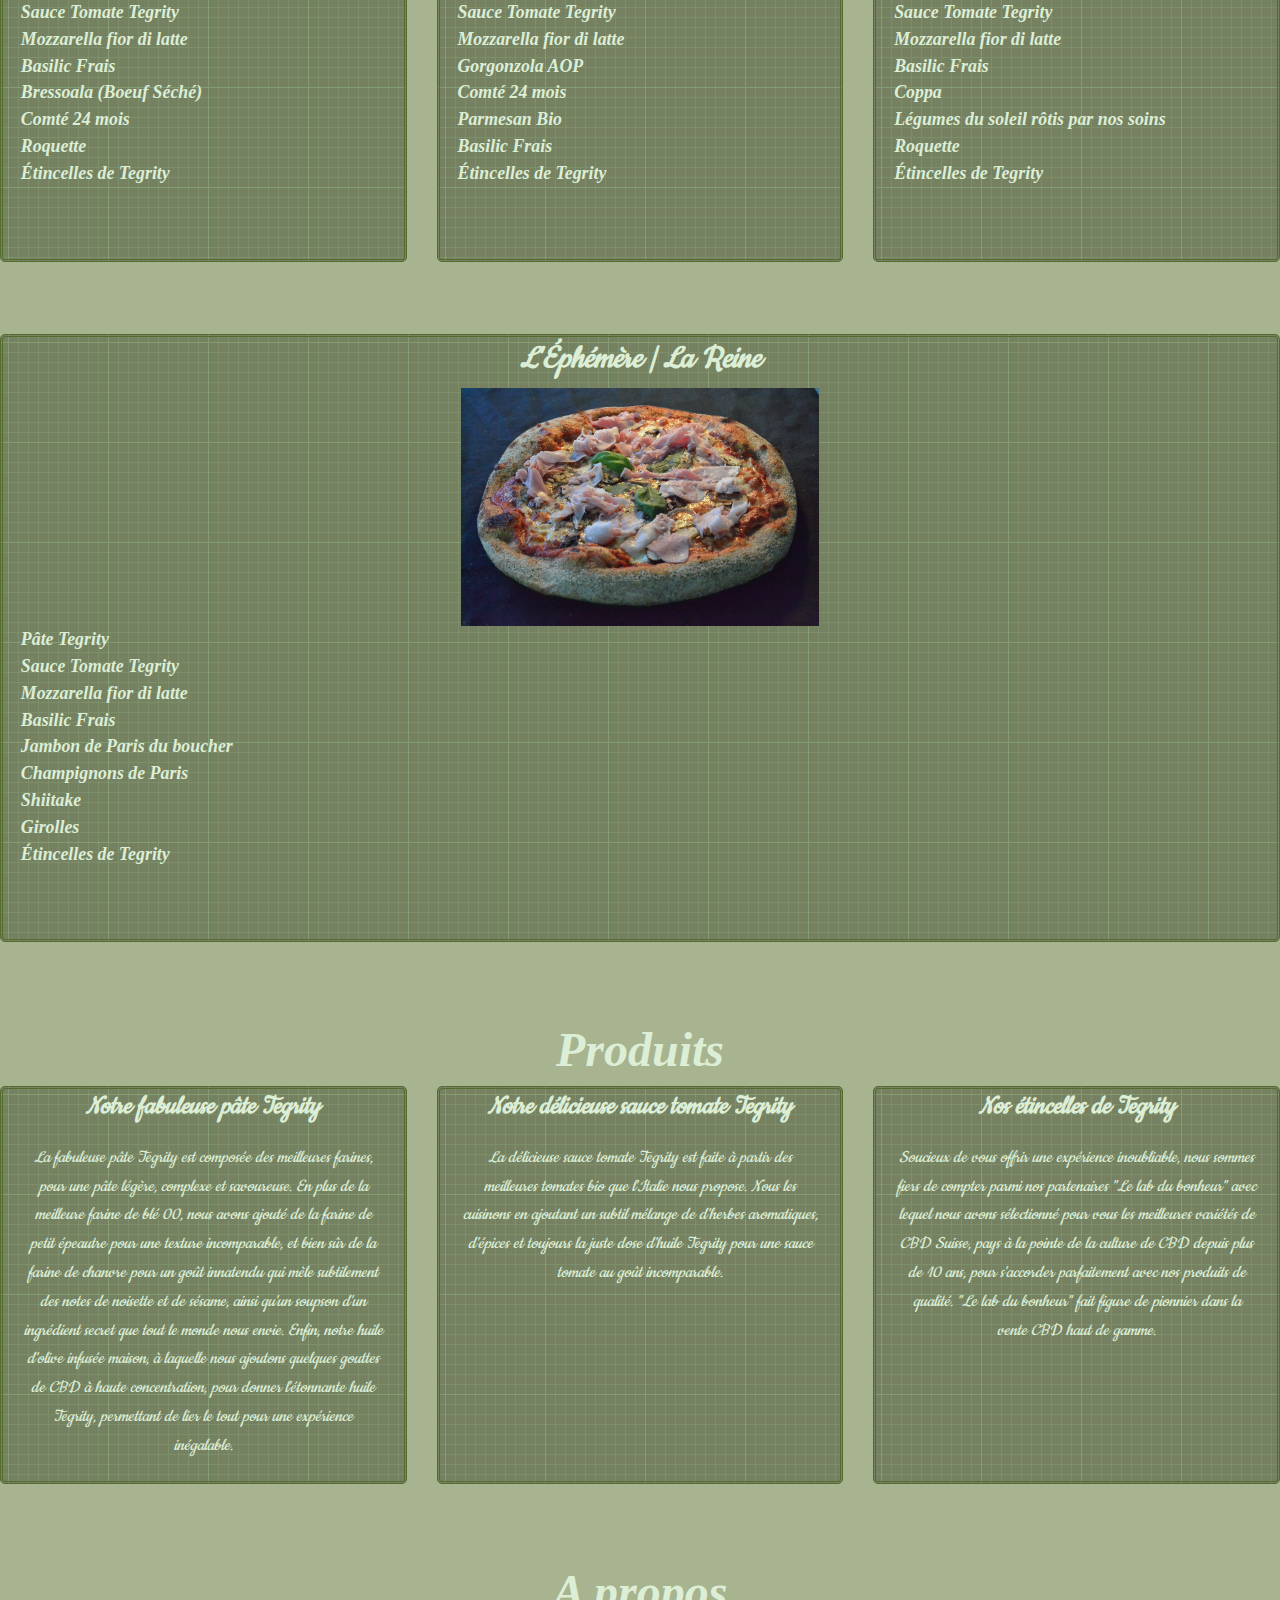
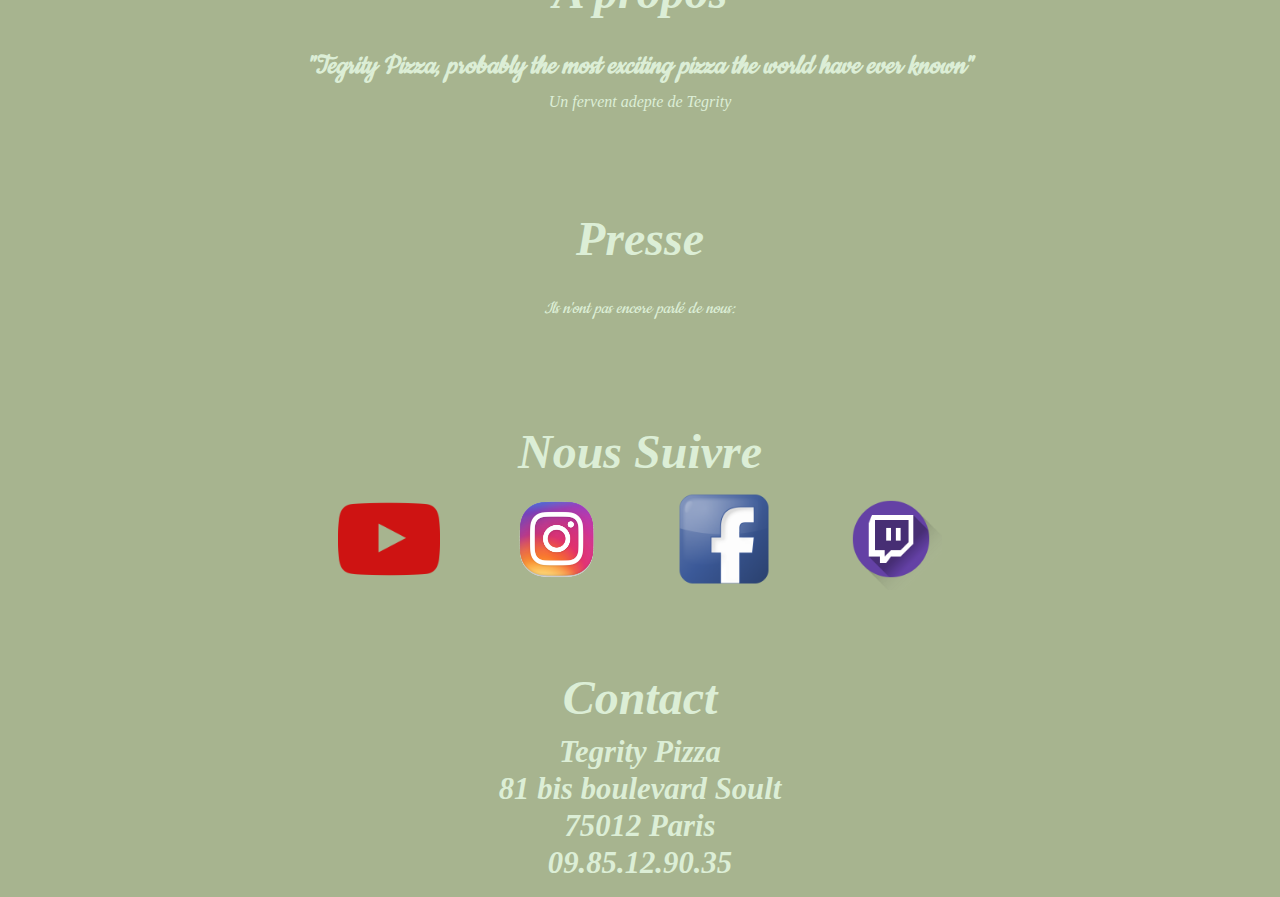
==== commit dd233327: "see vilko_changelog file" ====
--- a/index.html
+++ b/index.html
@@ -82,72 +82,79 @@
 </div>
 <div class="mainPizzas titre" id="Pizzas"><br>Nos Pizzas
 
-    <div class="recettes">
-        <div class="ingredientsEmpty">
-            <h2> &nbsp;</h2>
-        </div>
-        <div class="ingredients ingredients1">
-            <h2 class="nomPizza">La Marguarita</h2>
-            <img src="fixes/pic2_marguarita.png" class="photoPizza">
-            <li>&emsp;Pâte Tegrity</li>
-            <li>&emsp;Sauce Tomate Tegrity</li>
-            <li>&emsp;Mozzarella fior di latte</li>
-            <li>&emsp;Basilic Frais</li>
-            <li>&emsp;Étincelles de Tegrity</li><br>
-     <!--        <div class="selecteurVersion">
-                <li>Choisissez votre version</li>
-                    <li>
-                        <input class="btn btn-default" type="submit" value="Tegrity" />
-                        <input class="btn btn-default" type="submit" value="Classique" />
-                    </li>
-            </div>
-        -->
-        </div>
-        <div class="ingredients ingredients2">
-            <h2 class="nomPizza">L'Orientale</h2>
-            <img src="fixes/pic2_orientale.png" class="photoPizza">
-            <li>&emsp;Pâte Tegrity</li>
-            <li>&emsp;Sauce Tomate Tegrity</li>
-            <li>&emsp;Mozzarella fior di latte</li>
-            <li>&emsp;Basilic</li>
-            <li>&emsp;Merguez</li>
-            <li>&emsp;Poivrons</li>
-            <li>&emsp;Roquette</li>
-            <li>&emsp;Étincelles de Tegrity</li><br>
-    <!--         <div class="selecteurVersion">
-                <li>Choisissez votre version</li>
-                <li>
-                    <input class="btn btn-default" type="submit" value="Tegrity" />
-                    <input class="btn btn-default" type="submit" value="Classique" />
-                </li>
-            </div>
-        -->
-        </div>
-        <div class="ingredients ingredients3">
-            <h2 class="nomPizza">La Primavera</h2>
-            <img src="fixes/pic2_vegi.png" class="photoPizza">
-            <li>&emsp;Pâte Tegrity</li>
-            <li>&emsp;Sauce Tomate Tegrity</li>
-            <li>&emsp;Mozzarella fior di latte</li>
-            <li>&emsp;Basilic Frais</li>
-            <li>&emsp;Légumes du soleil rôtis par nos soins</li>
-            <li>&emsp;Roquette</li><br>
-     <!--        <div class="selecteurVersion">
-                <li>Choisissez votre version</li>
-                <li>
-                    <input class="btn btn-default" type="submit" value="Tegrity" />
-                    <input class="btn btn-default" type="submit" value="Classique" />
-                </li>
-            </div>
-        -->
-        </div>
-        <div class="ingredientsEmpty">
-            <h2> &nbsp;</h2>
-        </div>
-        <div class="ingredientsEmpty">
-            <h2> &nbsp;</h2>
-        </div>
-        <div class="ingredients ingredients4">
+    <div class="bts_recettes">
+
+      <div class="row">
+        <div class="col-sm">
+          <div class="ingredients ingredients1">
+              <h2 class="nomPizza">La Marguarita</h2>
+              <img src="fixes/pic2_marguarita.png" class="photoPizza">
+              <li>&emsp;Pâte Tegrity</li>
+              <li>&emsp;Sauce Tomate Tegrity</li>
+              <li>&emsp;Mozzarella fior di latte</li>
+              <li>&emsp;Basilic Frais</li>
+              <li>&emsp;Étincelles de Tegrity</li><br>
+       <!--        <div class="selecteurVersion">
+                  <li>Choisissez votre version</li>
+                      <li>
+                          <input class="btn btn-default" type="submit" value="Tegrity" />
+                          <input class="btn btn-default" type="submit" value="Classique" />
+                      </li>
+              </div>
+          -->
+          </div>
+        </div>
+
+        <div class="col-sm">
+          <div class="ingredients ingredients2">
+              <h2 class="nomPizza">L'Orientale</h2>
+              <img src="fixes/pic2_orientale.png" class="photoPizza">
+              <li>&emsp;Pâte Tegrity</li>
+              <li>&emsp;Sauce Tomate Tegrity</li>
+              <li>&emsp;Mozzarella fior di latte</li>
+              <li>&emsp;Basilic</li>
+              <li>&emsp;Merguez</li>
+              <li>&emsp;Poivrons</li>
+              <li>&emsp;Roquette</li>
+              <li>&emsp;Étincelles de Tegrity</li><br>
+      <!--         <div class="selecteurVersion">
+                  <li>Choisissez votre version</li>
+                  <li>
+                      <input class="btn btn-default" type="submit" value="Tegrity" />
+                      <input class="btn btn-default" type="submit" value="Classique" />
+                  </li>
+              </div>
+          -->
+          </div>
+        </div>
+
+        <div class="col-sm">
+          <div class="ingredients ingredients3">
+              <h2 class="nomPizza">La Primavera</h2>
+              <img src="fixes/pic2_vegi.png" class="photoPizza">
+              <li>&emsp;Pâte Tegrity</li>
+              <li>&emsp;Sauce Tomate Tegrity</li>
+              <li>&emsp;Mozzarella fior di latte</li>
+              <li>&emsp;Basilic Frais</li>
+              <li>&emsp;Légumes du soleil rôtis par nos soins</li>
+              <li>&emsp;Roquette</li><br>
+       <!--        <div class="selecteurVersion">
+                  <li>Choisissez votre version</li>
+                  <li>
+                      <input class="btn btn-default" type="submit" value="Tegrity" />
+                      <input class="btn btn-default" type="submit" value="Classique" />
+                  </li>
+              </div>
+          -->
+          </div>
+        </div>
+      </div>
+
+      <br>
+
+      <div class="row">
+        <div class="col-sm">
+          <div class="ingredients ingredients4">
             <h2 class="nomPizza">L'Alpine</h2>
             <img src="fixes/pic2_alpine.png" class="photoPizza">
             <li>&emsp;Pâte Tegrity</li>
@@ -167,27 +174,33 @@
             </div>
     -->
         </div>
-        <div class="ingredients ingredients5">
-            <h2 class="nomPizza">La 4 Fromages</h2>
-            <img src="fixes/pic2_4_fromages.png" class="photoPizza">
-            <li>&emsp;Pâte Tegrity</li>
-            <li>&emsp;Sauce Tomate Tegrity</li>
-            <li>&emsp;Mozzarella fior di latte</li>
-            <li>&emsp;Gorgonzola AOP</li>
-            <li>&emsp;Comté 24 mois</li>
-            <li>&emsp;Parmesan Bio</li>
-            <li>&emsp;Basilic Frais</li>
-            <li>&emsp;Étincelles de Tegrity</li><br>
-        <!--        <div class="selecteurVersion">
-                <li>Choisissez votre version</li>
-                <li>
-                    <input class="btn btn-default" type="submit" value="Tegrity" />
-                    <input class="btn btn-default" type="submit" value="Classique" />
-                </li>
-            </div>
-        -->
-        </div>
-        <div class="ingredients ingredients3">
+        </div>
+
+        <div class="col-sm">
+          <div class="ingredients ingredients5">
+              <h2 class="nomPizza">La 4 Fromages</h2>
+              <img src="fixes/pic2_4_fromages.png" class="photoPizza">
+              <li>&emsp;Pâte Tegrity</li>
+              <li>&emsp;Sauce Tomate Tegrity</li>
+              <li>&emsp;Mozzarella fior di latte</li>
+              <li>&emsp;Gorgonzola AOP</li>
+              <li>&emsp;Comté 24 mois</li>
+              <li>&emsp;Parmesan Bio</li>
+              <li>&emsp;Basilic Frais</li>
+              <li>&emsp;Étincelles de Tegrity</li><br>
+          <!--        <div class="selecteurVersion">
+                  <li>Choisissez votre version</li>
+                  <li>
+                      <input class="btn btn-default" type="submit" value="Tegrity" />
+                      <input class="btn btn-default" type="submit" value="Classique" />
+                  </li>
+              </div>
+          -->
+          </div>
+        </div>
+
+        <div class="col-sm">
+          <div class="ingredients ingredients3">
             <h2 class="nomPizza">L'Italienne</h2>
             <img src="fixes/pic2_italienne.png" class="photoPizza">
             <li>&emsp;Pâte Tegrity</li>
@@ -198,25 +211,23 @@
             <li>&emsp;Légumes du soleil rôtis par nos soins</li>
             <li>&emsp;Roquette</li>
             <li>&emsp;Étincelles de Tegrity</li><br>
-     <!--        <div class="selecteurVersion">
-                <li>Choisissez votre version</li>
-                <li>
-                    <input class="btn btn-default" type="submit" value="Tegrity" />
-                    <input class="btn btn-default" type="submit" value="Classique" />
-                </li>
-            </div>
-        -->
-        </div>
-        <div class="ingredientsEmpty">
-            <h2> &nbsp;</h2>
-        </div>
-        <div class="ingredientsEmpty">
-            <h2> &nbsp;</h2>
-        </div>
-        <div class="ingredientsEmpty">
-            <h2> &nbsp;</h2>
-        </div>
-        <div class="ingredients ingredients3">
+<!--        <div class="selecteurVersion">
+        <li>Choisissez votre version</li>
+        <li>
+            <input class="btn btn-default" type="submit" value="Tegrity" />
+            <input class="btn btn-default" type="submit" value="Classique" />
+        </li>
+    </div>
+-->
+          </div>
+        </div>
+      </div>
+
+      <br>
+
+      <div class="row">
+        <div class="col-sm">
+          <div class="ingredients ingredients3">
             <h2 class="nomPizza">L'Éphémère | La Reine</h2>
             <img src="fixes/pic2_reine.png" class="photoPizza">
             <li>&emsp;Pâte Tegrity</li>
@@ -237,14 +248,15 @@
             </div>
         -->
         </div>
+        </div>
+      </div>
     </div>
 </div>
 
 <div class="mainProduits titre" id="Produits"><br>Produits
-    <div class="listeProduits">
-        <div>
-            <h2> &nbsp;</h2>
-        </div>
+
+    <div class="row">
+      <div class="col-sm">
         <div class="productItem">
             <h3>Notre fabuleuse pâte Tegrity</h3>
             <p>La fabuleuse pâte Tegrity est composée des meilleures farines, pour une pâte
@@ -256,7 +268,9 @@
                 CBD à haute concentration, pour donner l'étonnante huile Tegrity, permettant de lier le tout
                 pour une expérience inégalable.
             </p>
-        </div>
+          </div>
+        </div>
+        <div class=col-sm>
         <div class="productItem">
             <h3>Notre délicieuse sauce tomate Tegrity</h3>
             <p>La délicieuse sauce tomate Tegrity est faite à partir des meilleures tomates bio que l'Italie
@@ -264,12 +278,15 @@
                 et toujours la juste dose d'huile Tegrity pour une sauce tomate au goût incomparable.
             </p>
         </div>
+      </div>
+      <div class="col-sm">
         <div class="productItem">
             <h3>Nos étincelles de Tegrity</h3>
             <p>Soucieux de vous offrir une expérience inoubliable, nous sommes fiers de compter parmi nos partenaires "Le lab du bonheur" avec lequel nous avons sélectionné pour vous les
                 meilleures variétés de CBD Suisse, pays à la pointe de la culture de CBD depuis plus de 10 ans, pour s'accorder parfaitement avec nos produits de qualité. "Le lab du bonheur" fait figure de pionnier dans la vente CBD haut de gamme.
             </p>
         </div>
+      </div>
    <!--     <div>
             <h3> &nbsp;</h3>
         </div>
@@ -289,7 +306,7 @@
 </div>
 </div>
 
-<div class="mainPropos titre" id="Propos"><br>&Agrave; Propos
+<div class="mainPropos titre" id="Propos"><br>A propos
     <div class="tabPropos">
         <div>
             <h2> &nbsp;</h2>
--- a/styles.css
+++ b/styles.css
@@ -243,6 +243,7 @@
 
     border: 3px darkolivegreen double;
     border-radius: 5px;
+    height: 100%;
 }
 
 .nomPizza {
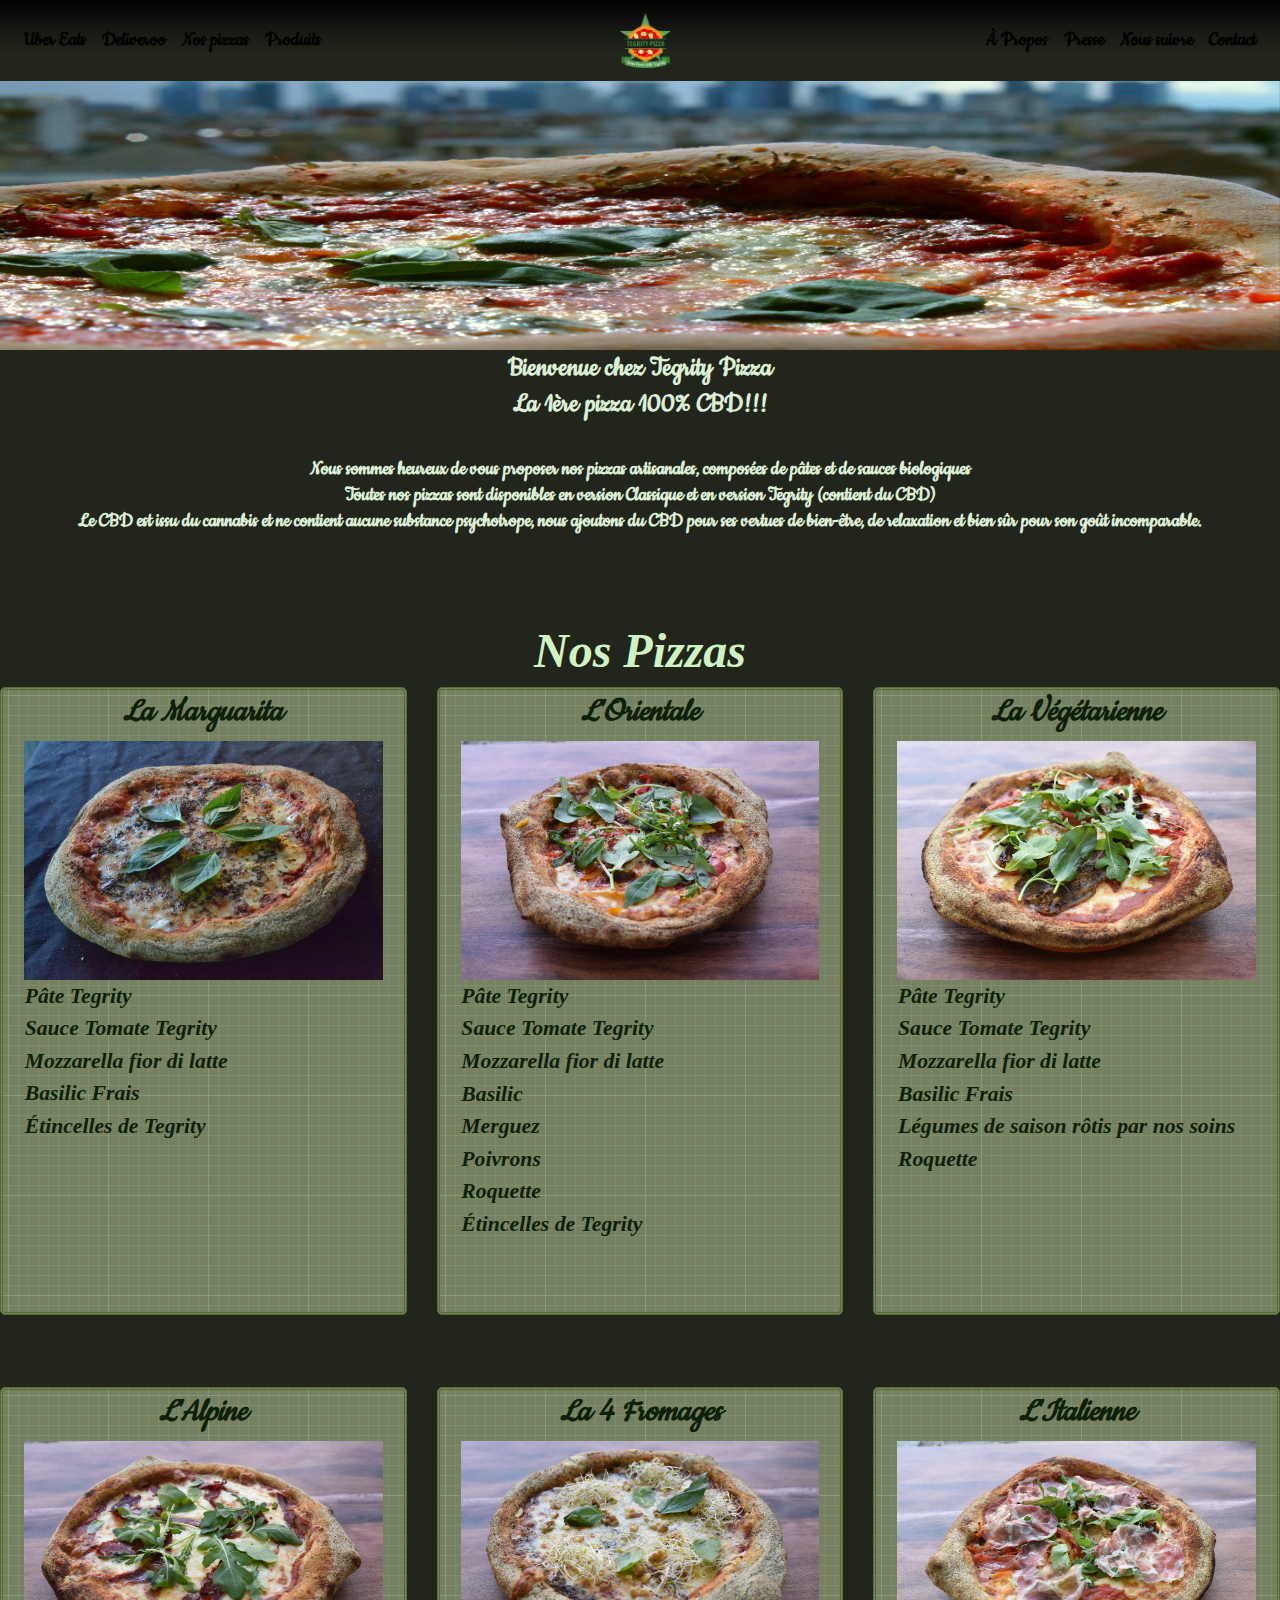
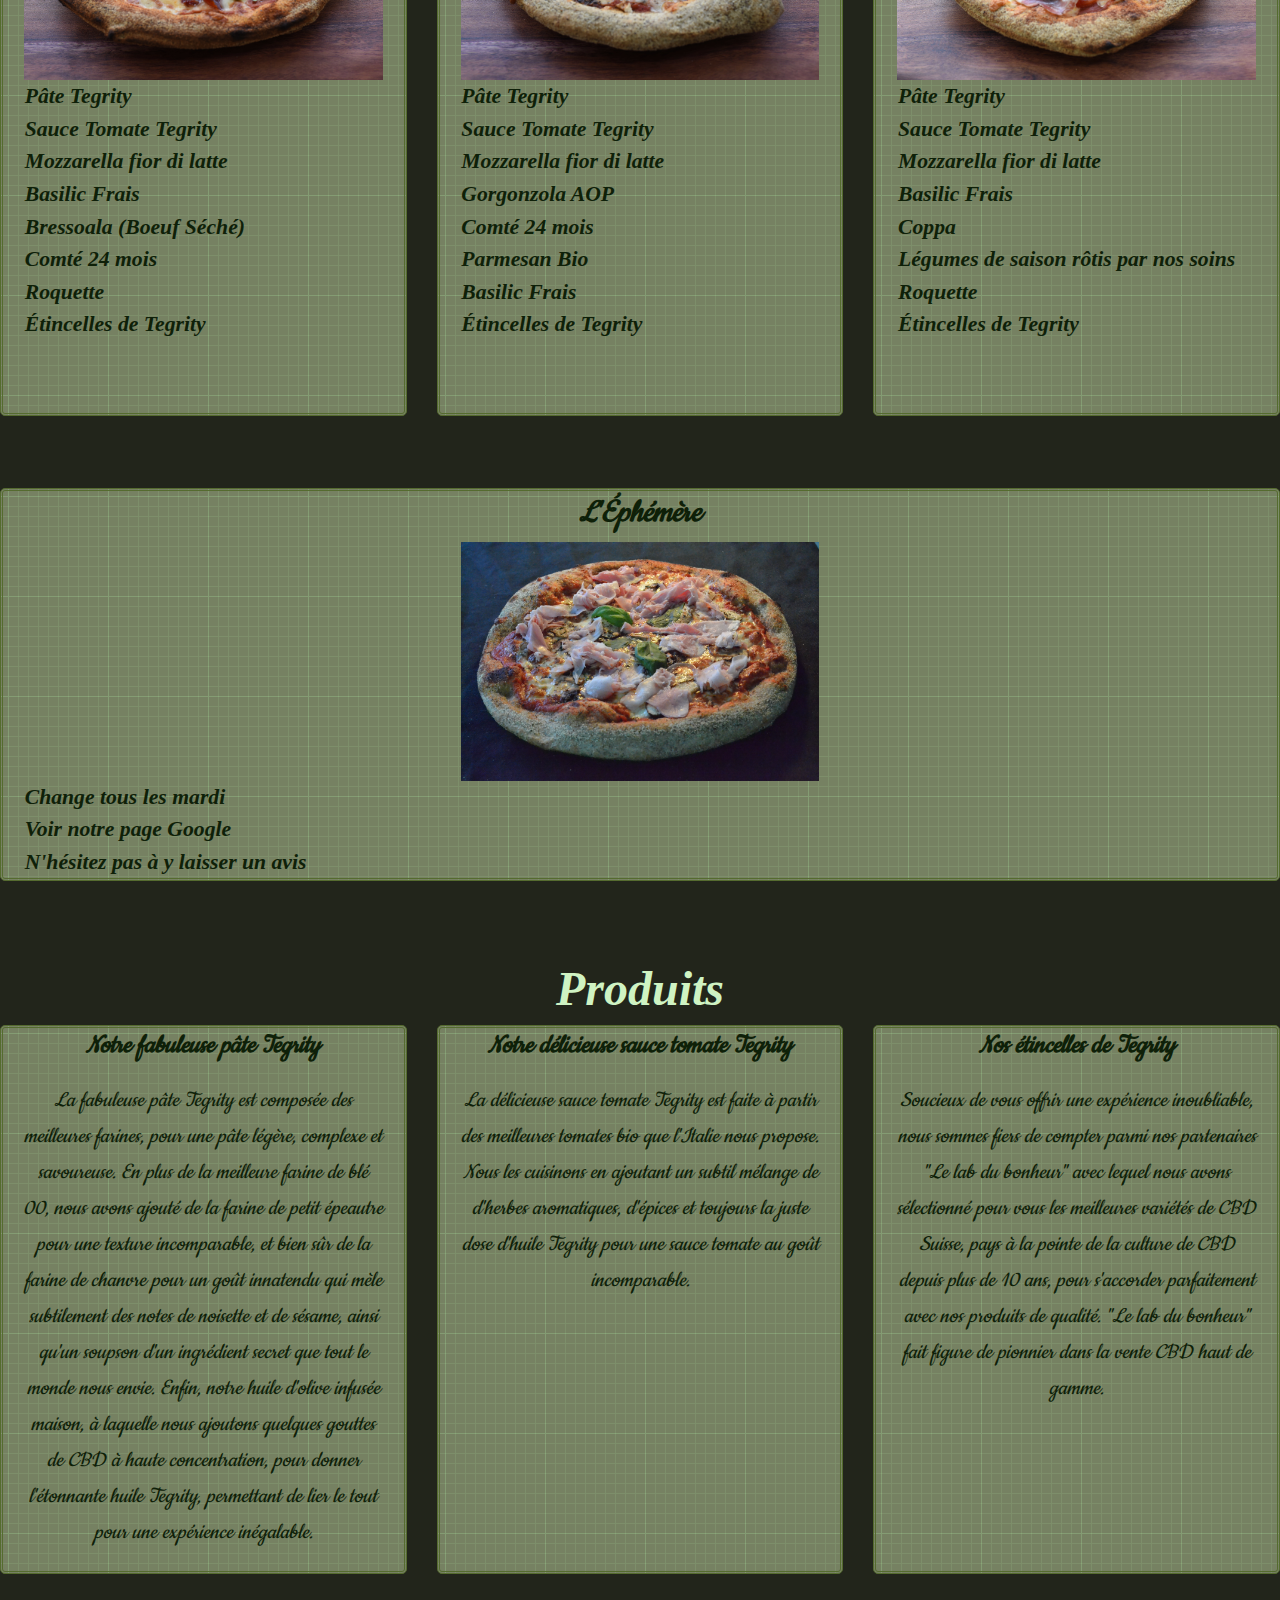
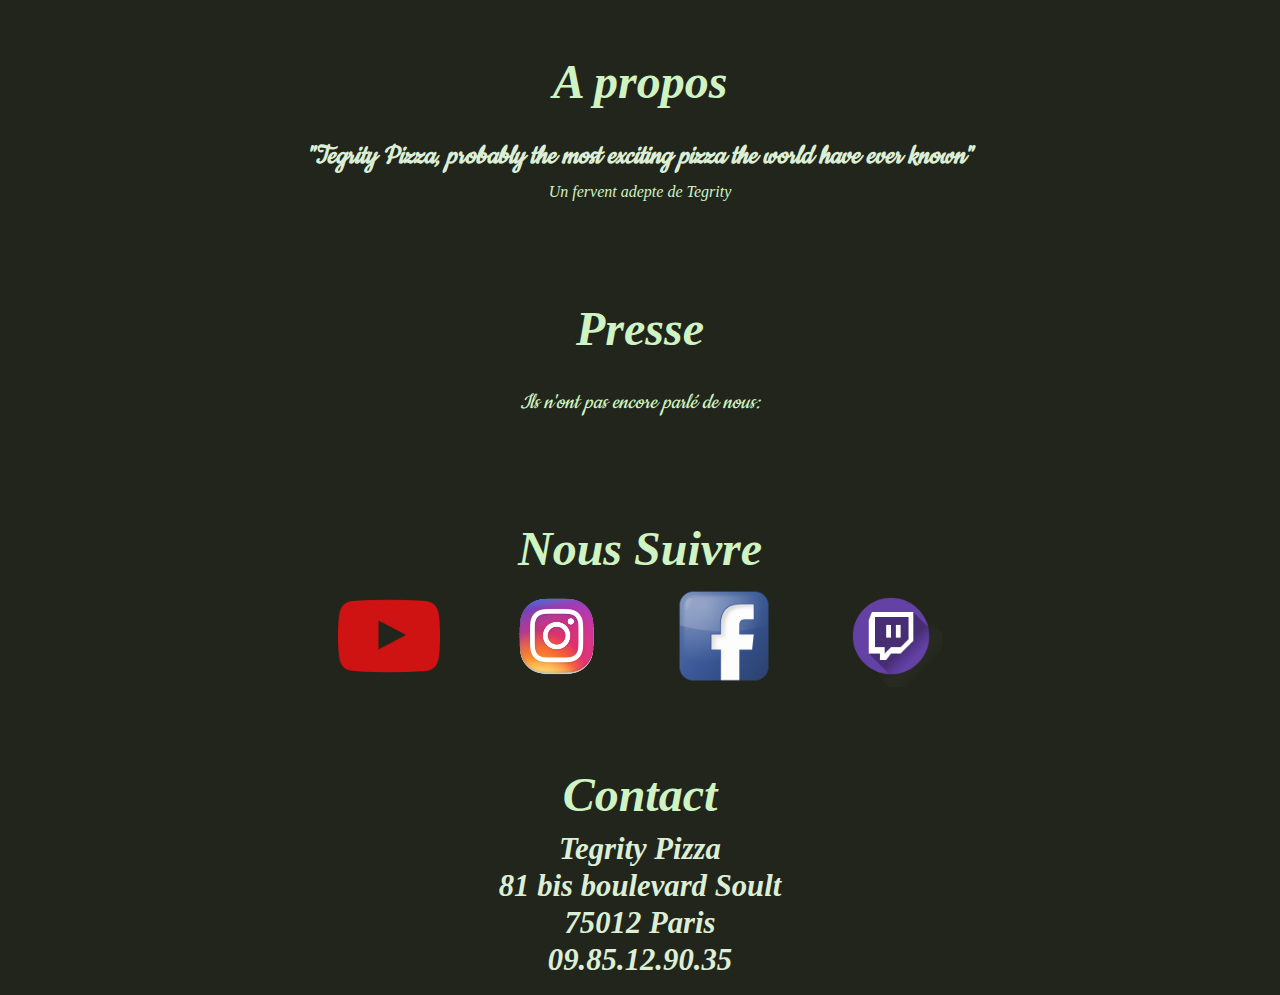
==== commit 44f9a1fe: "merge from vilko and changes on texts and background" ====
--- a/index.html
+++ b/index.html
@@ -38,7 +38,7 @@
     <ul class="nav navbar-nav mx-auto">
       <li cliass="nav-item">
         <a class="navbar-brand" href="http://www.tegritypizza.com">
-          <img src="fixes/Tegrity_Vdef_transparentV2.png" alt="..." height="55">
+          <img class="logo" src="fixes/Tegrity_Vdef_transparentV2.png" alt="..." height="55" class="logoTegrity">
         </a>
       </li>
     </ul>
@@ -76,9 +76,12 @@
 </div>
 
 <div class ="presentation">
-    <h2>Bienvenue chez Tegrity Pizza</h2><br>
-    <h5>Notre pâte à pizza est fabriquée par nos soins, et se compose de farines de chanvre, de petit épeautre et de blé, toutes biologiques<br>
-    Toutes nos pizzas sont disponibles en deux versions: CLASSIQUE ou TEGRITY (CBD)</h5>
+    <h2>Bienvenue chez Tegrity Pizza <br>
+      La 1ère pizza 100% CBD!!!
+    </h2><br>
+    <h5>Nous sommes heureux de vous proposer nos pizzas artisanales, composées de pâtes et de sauces biologiques<br>
+    Toutes nos pizzas sont disponibles en version Classique et en version Tegrity (contient du CBD)<br>
+    Le CBD est issu du cannabis et ne contient aucune substance psychotrope, nous ajoutons du CBD pour ses vertues de bien-être, de relaxation et bien sûr pour son goût incomparable.</h5>
 </div>
 <div class="mainPizzas titre" id="Pizzas"><br>Nos Pizzas
 
@@ -130,13 +133,13 @@
 
         <div class="col-sm">
           <div class="ingredients ingredients3">
-              <h2 class="nomPizza">La Primavera</h2>
+              <h2 class="nomPizza">La Végétarienne</h2>
               <img src="fixes/pic2_vegi.png" class="photoPizza">
               <li>&emsp;Pâte Tegrity</li>
               <li>&emsp;Sauce Tomate Tegrity</li>
               <li>&emsp;Mozzarella fior di latte</li>
               <li>&emsp;Basilic Frais</li>
-              <li>&emsp;Légumes du soleil rôtis par nos soins</li>
+              <li>&emsp;Légumes de saison rôtis par nos soins</li>
               <li>&emsp;Roquette</li><br>
        <!--        <div class="selecteurVersion">
                   <li>Choisissez votre version</li>
@@ -208,7 +211,7 @@
             <li>&emsp;Mozzarella fior di latte</li>
             <li>&emsp;Basilic Frais</li>
             <li>&emsp;Coppa</li>
-            <li>&emsp;Légumes du soleil rôtis par nos soins</li>
+            <li>&emsp;Légumes de saison rôtis par nos soins</li>
             <li>&emsp;Roquette</li>
             <li>&emsp;Étincelles de Tegrity</li><br>
 <!--        <div class="selecteurVersion">
@@ -228,17 +231,11 @@
       <div class="row">
         <div class="col-sm">
           <div class="ingredients ingredients3">
-            <h2 class="nomPizza">L'Éphémère | La Reine</h2>
+            <h2 class="nomPizza">L'Éphémère</h2>
             <img src="fixes/pic2_reine.png" class="photoPizza">
-            <li>&emsp;Pâte Tegrity</li>
-            <li>&emsp;Sauce Tomate Tegrity</li>
-            <li>&emsp;Mozzarella fior di latte</li>
-            <li>&emsp;Basilic Frais</li>
-            <li>&emsp;Jambon de Paris du boucher</li>
-            <li>&emsp;Champignons de Paris</li>
-            <li>&emsp;Shiitake</li>
-            <li>&emsp;Girolles</li>
-            <li>&emsp;Étincelles de Tegrity</li><br>
+            <li>&emsp;Change tous les mardi</li>
+            <li>&emsp;Voir notre page Google</li>
+            <li>&emsp;N'hésitez pas à y laisser un avis</li>
        <!--      <div class="selecteurVersion">
                 <li>Choisissez votre version</li>
                 <li>
--- a/styles.css
+++ b/styles.css
@@ -25,7 +25,7 @@
 */
 
 html {
-    background-color: rgb(167, 180, 143);
+    background-color: rgb(34, 37, 27);
 }
 body {
     font-family: 'Cookie', cursive;
@@ -36,7 +36,7 @@
       grid-template-rows: auto auto auto auto auto auto; */
     font-size: 12px;
     width: 100%;
-    background-color: rgb(167, 180, 143);
+    background-color: rgb(34, 37, 27);
 }
 
 .top {
@@ -46,11 +46,10 @@
     position:  fixed;
     top: 0%;
     width: 100%;
-    background-color:darkolivegreen;
-    ;
+    background-color: rgb(34, 37, 27);
   /*  background-image: linear-gradient(#E0B589,#E0B589,#f7f8f8); */
-    background-image: linear-gradient( darkolivegreen, rgb(144, 155, 113), rgb(167, 180, 143));
-    text-align: center;
+/*    background-image: linear-gradient( darkolivegreen, rgb(144, 155, 113), rgb(167, 180, 143));
+*/    text-align: center;
     align-items: center;
     font-family: 'Tangerine', cursive;
     z-index: 1;
@@ -58,46 +57,7 @@
      transform: translateX(-90%); */
 }
 
-.lien {
-    justify-self: center;
-    color: black;
-    font-weight: bolder;
-    font-size: 1.5vw;
-    text-align: center;
-    color: rgb(220, 238, 214);
-}
-
-/* Section destinee a compenser le menu fixe en haut
-de la page quand on clique sur le lien qui relie vers l id */
-#Pizzas:target {
-    padding-top: 130px;
-    margin-top: -130px;
-}
-#Produits:target {
-    padding-top: 130px;
-    margin-top: -130px;
-}
-
-#Suivre:target {
-    padding-top: 130px;
-    margin-top: -130px;
-}
-
-#Propos:target {
-    padding-top: 130px;
-    margin-top: -130px;
-}
-
-#Presse:target {
-    padding-top: 130px;
-    margin-top: -130px;
-}
-
-
-#Contact:target {
-    padding-top: 130px;
-    margin-top: -130px;
-}
+
 
 .titre {
     font-family: 'Tangerine', cursive;/*
@@ -106,7 +66,7 @@
     font-size: 4em;
     text-align: center;
     font-weight: bold;
-    color: rgb(220, 238, 214);
+    color: rgb(207, 243, 195);
 }
 
 
@@ -143,23 +103,6 @@
     object-fit: center;
 }
 
-.topPropos {
-}
-
-.topSuivre {
-}
-
-.topPresse {
-}
-
-.topContact {
-}
-.ep2 {
-    grid-column: span 5;
-}
-.ep3 {
-    grid-column: span 5;
-}
 .mainSlides {
     padding-top: 130px;
     background-color: dimgrey;
@@ -179,13 +122,22 @@
 .mainPizzas {
     /*    grid-column: span 18; */
 }
-.presentation {
+.presentation, h5 {
     font-size: 1.5em;
     font-weight: bold;
     font-family: 'Cookie', cursive;
-    color: rgb(241, 176, 203);
-    text-align: center;
-}
+    color: rgb(220, 238, 214);
+    text-align: center;
+  /*  h5 {
+        font-size: 1.2em;
+        color: rgb(220, 238, 214);
+        text-align: center;
+    }  */
+}
+h5 {
+    font-size: 1.2em;;
+}
+
 h2 {
     font-size: 30px;
     font-weight: bold;
@@ -212,17 +164,14 @@
     color: rgb(220, 238, 214);
 }
 
-h5 {
-    font-size: 1.2em;
-    color: rgb(220, 238, 214);
-    text-align: center;
-}
 li {
     display: grid;
     justify-content: left;
     text-align: left;
-    font-size:calc(14px + .3vw);
-}
+    font-size:calc(14px + .6vw);
+    font-weight: bolder;
+}
+/* OBSOLETE SINCE VILKO MERGE
 .recettes {
     display: grid;
     grid-template-columns:0.2fr 2fr 2fr 2fr 0.2fr;
@@ -231,6 +180,7 @@
     grid-row-gap: 10px;
     text-align: left;
 }
+*/
 
 .ingredients, .productItem{
   /*  background-image:url(fixes/menu_background.jpg);
@@ -239,6 +189,8 @@
     background-size: cover; */
     /*background-color: rgba(244, 181, 137, 0.3); */
     background-color: rgb(118, 129, 98);
+    color: rgb(14, 32, 8);
+
     background-image: url("data:image/svg+xml,%3Csvg xmlns='http://www.w3.org/2000/svg' width='100' height='100' viewBox='0 0 100 100'%3E%3Cg fill-rule='evenodd'%3E%3Cg fill='%23b0f2a7' fill-opacity='0.24'%3E%3Cpath opacity='.5' d='M96 [base64] 0v-9h-9v9h9zm-10 0v-9h-9v9h9zm-10 0v-9h-9v9h9zm-10 0v-9h-9v9h9zm-10 0v-9h-9v9h9zm-10 0v-9h-9v9h9zm-10 0v-9h-9v9h9zm-10 0v-9h-9v9h9zm-9-10h9v-9h-9v9zm10 0h9v-9h-9v9zm10 0h9v-9h-9v9zm10 0h9v-9h-9v9zm10 0h9v-9h-9v9zm10 0h9v-9h-9v9zm10 0h9v-9h-9v9zm10 0h9v-9h-9v9zm9-10v-9h-9v9h9zm-10 0v-9h-9v9h9zm-10 0v-9h-9v9h9zm-10 0v-9h-9v9h9zm-10 0v-9h-9v9h9zm-10 0v-9h-9v9h9zm-10 0v-9h-9v9h9zm-10 0v-9h-9v9h9zm-9-10h9v-9h-9v9zm10 0h9v-9h-9v9zm10 0h9v-9h-9v9zm10 0h9v-9h-9v9zm10 0h9v-9h-9v9zm10 0h9v-9h-9v9zm10 0h9v-9h-9v9zm10 0h9v-9h-9v9zm9-10v-9h-9v9h9zm-10 0v-9h-9v9h9zm-10 0v-9h-9v9h9zm-10 0v-9h-9v9h9zm-10 0v-9h-9v9h9zm-10 0v-9h-9v9h9zm-10 0v-9h-9v9h9zm-10 0v-9h-9v9h9zm-9-10h9v-9h-9v9zm10 0h9v-9h-9v9zm10 0h9v-9h-9v9zm10 0h9v-9h-9v9zm10 0h9v-9h-9v9zm10 0h9v-9h-9v9zm10 0h9v-9h-9v9zm10 0h9v-9h-9v9zm9-10v-9h-9v9h9zm-10 0v-9h-9v9h9zm-10 0v-9h-9v9h9zm-10 0v-9h-9v9h9zm-10 0v-9h-9v9h9zm-10 0v-9h-9v9h9zm-10 0v-9h-9v9h9zm-10 0v-9h-9v9h9zm-9-10h9v-9h-9v9zm10 0h9v-9h-9v9zm10 0h9v-9h-9v9zm10 0h9v-9h-9v9zm10 0h9v-9h-9v9zm10 0h9v-9h-9v9zm10 0h9v-9h-9v9zm10 0h9v-9h-9v9z'/%3E%3Cpath d='M6 5V0H5v5H0v1h5v94h1V6h94V5H6z'/%3E%3C/g%3E%3C/g%3E%3C/svg%3E");
 
     border: 3px darkolivegreen double;
@@ -249,6 +201,9 @@
 .nomPizza {
     font-size: 2.8vw;
     text-align: center;
+    color: rgb(14, 32, 8);
+
+    
 }
 
 .selecteurVersion {
@@ -306,8 +261,8 @@
 
 p{
     margin: 20px;
-    font-size: 0.4em;
-    font-weight: lighter;
+    font-size: 0.5em;
+    font-weight: normal;
 
     font-family: 'Cookie', cursive;
 }
@@ -433,7 +388,7 @@
 /* ELEMENTS CSS - DEV ALEX */
 
 .navbar-custom {
-  background-color: rgb(167, 180, 143);
+    background-image: linear-gradient( rgb(1, 1, 1), rgb(21, 22, 19),  rgb(34, 37, 27),  rgb(34, 37, 27));
 }
 
 .carousel-item img {
@@ -441,11 +396,17 @@
   width: 750px;
 }
 
-#navbar_logo {
-
-}
-
 .sm_container {
   margin: auto;
   width: 50%;
 }
+
+ /*tt class du logo*/
+ .logoTegrity{
+    size: 5vw;
+}
+
+/* ATTEMPT TO CHANGE COLOR OF LINKS AT TOP */
+.nav-link {
+    color:olive;
+}